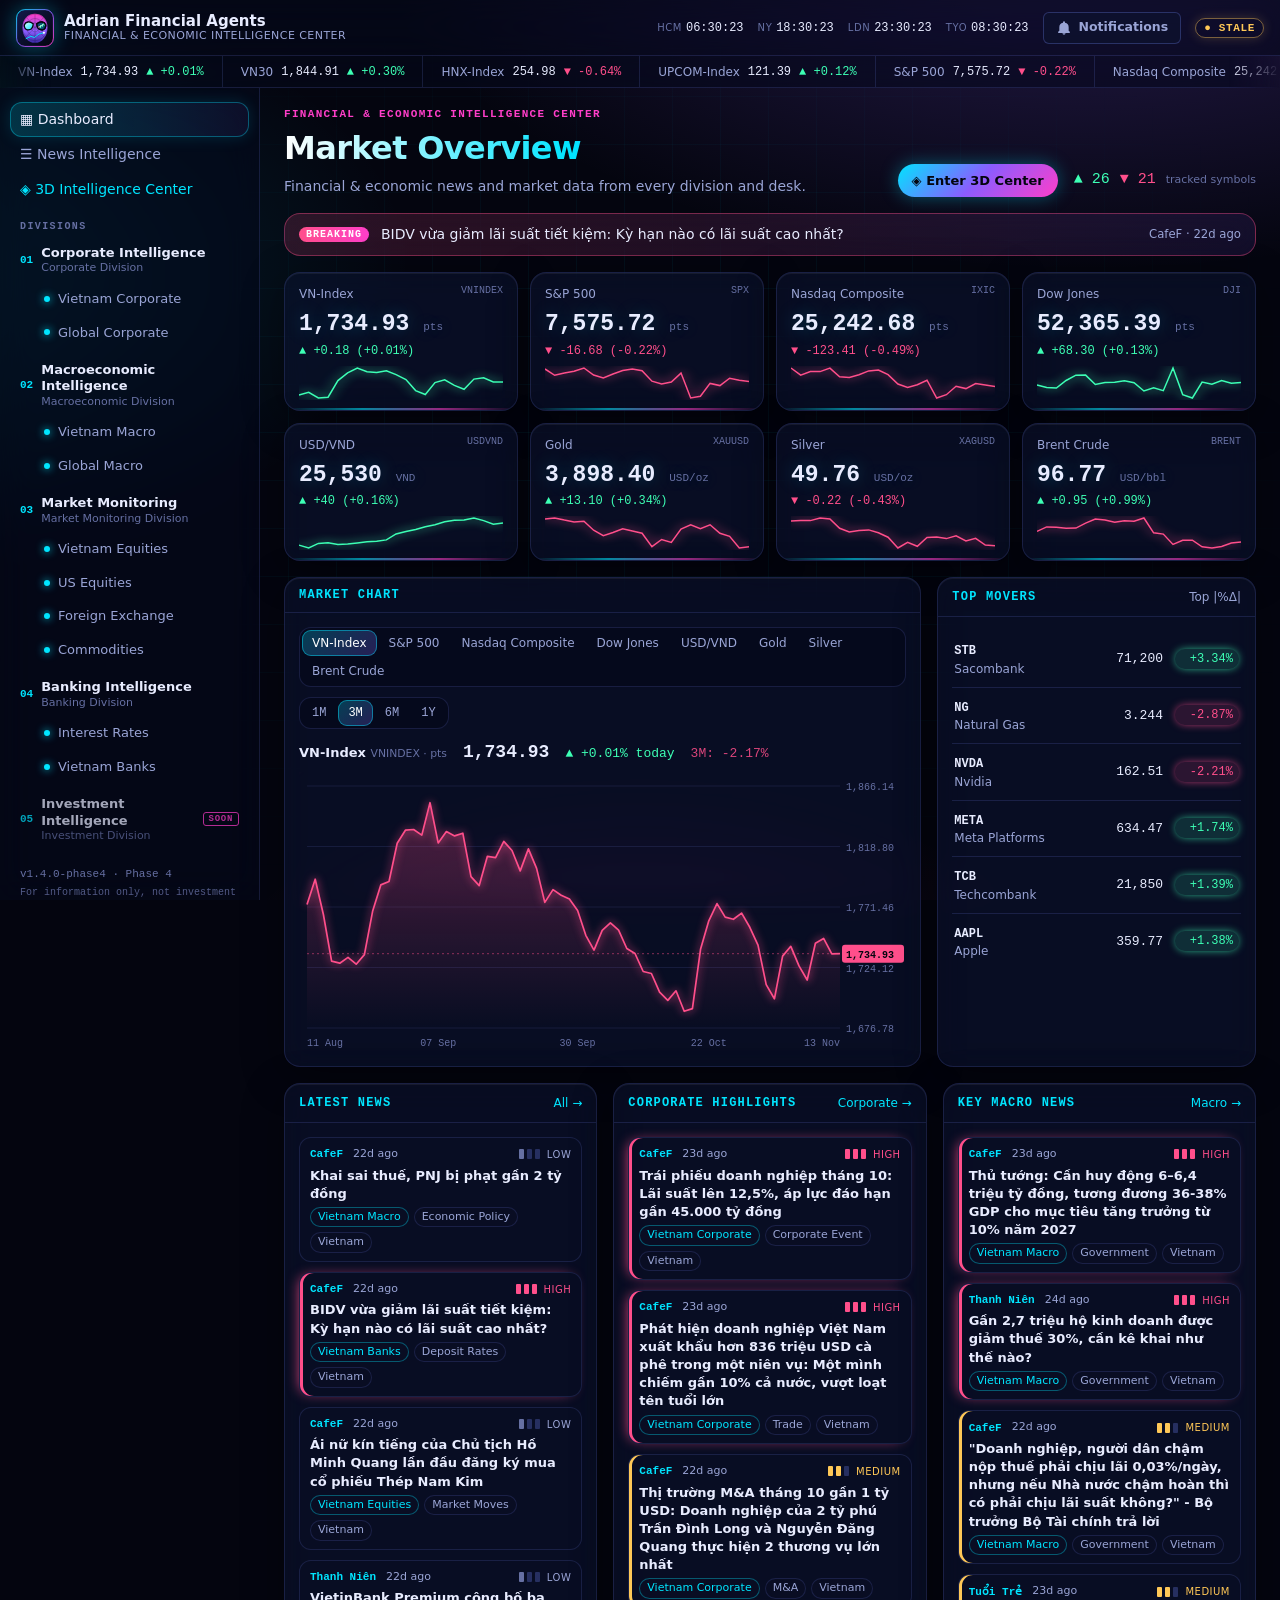
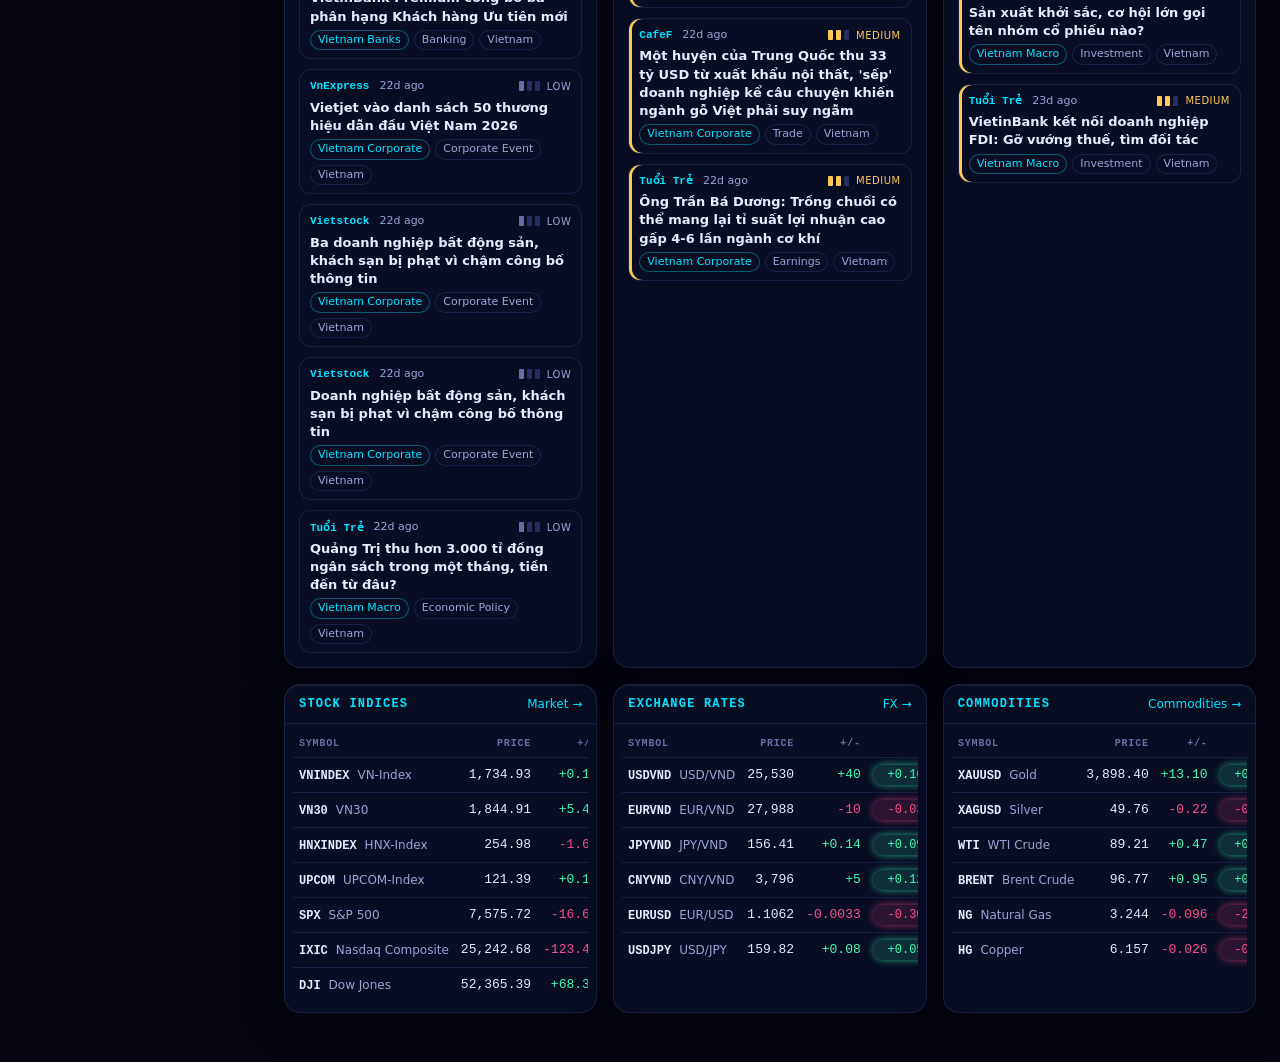
==== index.html @ dc84b23b "Phase 4: go live on GitHub Pages Static intelligence center (Phases 1-3), automation workflow, live " ====
<!doctype html>
<html lang="en" data-style="futuristic">
<head>
  <meta charset="utf-8" />
  <meta name="viewport" content="width=device-width, initial-scale=1" />
  <title>Adrian Financial Agents</title>
  <meta name="description" content="Adrian Financial Agents — Financial & Economic Intelligence Center" />
  <link rel="icon" type="image/svg+xml" href="assets/img/logo.svg" />
  <link rel="stylesheet" href="assets/css/styles.css" />
  <link rel="stylesheet" href="assets/css/theme-futuristic.css" />
</head>
<body>
  <div id="app"><div class="loading">Starting…</div></div>

  <noscript>Adrian Financial Agents requires JavaScript.</noscript>

  <!-- Core -->
  <script src="assets/js/core/config.js"></script>
  <script src="assets/js/core/utils.js"></script>
  <script src="assets/js/core/registry.js"></script>
  <script src="assets/js/core/services.js"></script>
  <!-- Data (mock) + providers -->
  <script src="assets/js/data/mock-market.js"></script>
  <script src="assets/js/data/mock-news.js"></script>
  <script src="assets/js/data/mock-banking.js"></script>
  <script src="assets/js/providers/mock-provider.js"></script>
  <script src="assets/js/providers/api-provider.js"></script>
  <!-- Components -->
  <script src="assets/js/components/layout.js"></script>
  <script src="assets/js/components/market.js"></script>
  <script src="assets/js/components/news.js"></script>
  <script src="assets/js/components/rates.js"></script>
  <script src="assets/js/components/banking.js"></script>
  <script src="assets/js/components/avatars.js"></script>
  <!-- Views + routing -->
  <script src="assets/js/views/dashboard.js"></script>
  <script src="assets/js/views/pages.js"></script>
  <script src="assets/js/views/center3d.js"></script>
  <script src="assets/js/views/settings.js"></script>
  <script src="assets/js/core/router.js"></script>
  <script src="assets/js/app.js"></script>
</body>
</html>
---- assets/css/styles.css ----
/* Adrian Financial Agents — Financial Terminal theme */
:root {
  --bg: #060a11;
  --bg-2: #0a1019;
  --panel: #0d1520;
  --panel-2: #111b29;
  --line: #1a2738;
  --line-2: #243549;
  --text: #d5e0ec;
  --muted: #7c90a8;
  --dim: #50637a;
  --accent: #22d3ee;
  --accent-2: #f5b843;
  --up: #22c55e;
  --down: #f43f5e;
  --flat: #94a3b8;
  --imp-high: #f43f5e;
  --imp-med: #f5b843;
  --imp-low: #64748b;
  --font: "Inter", "Segoe UI", system-ui, -apple-system, sans-serif;
  --mono: "JetBrains Mono", "Cascadia Mono", Consolas, ui-monospace, monospace;
  --radius: 6px;
  --sidebar: 260px;
  --topbar: 56px;
  --ticker: 32px;
  color-scheme: dark;
}

* { box-sizing: border-box; }
html, body { margin: 0; }
body {
  background: var(--bg);
  color: var(--text);
  font: 14px/1.5 var(--font);
  -webkit-font-smoothing: antialiased;
}
a { color: inherit; text-decoration: none; }
h1, h2, h3 { margin: 0; font-weight: 600; }
button, select, input { font: inherit; color: inherit; }
.num { font-family: var(--mono); font-variant-numeric: tabular-nums; }
.up { color: var(--up); }
.down { color: var(--down); }
.flat { color: var(--flat); }
.muted { color: var(--muted); }
.small { font-size: 12px; }
.link { color: var(--accent); font-size: 12px; }
.link:hover { text-decoration: underline; }
.loading, .empty { padding: 28px; text-align: center; color: var(--muted); }
.empty { border: 1px dashed var(--line-2); border-radius: var(--radius); }

/* ---------- Top bar ---------- */
.topbar {
  position: sticky; top: 0; z-index: 30;
  height: var(--topbar);
  display: flex; align-items: center; gap: 14px;
  padding: 0 16px;
  background: color-mix(in srgb, var(--bg-2) 92%, transparent);
  backdrop-filter: blur(8px);
  border-bottom: 1px solid var(--line);
}
.brand { display: flex; align-items: center; gap: 10px; min-width: 0; }
.brand-mark {
  font: 700 13px var(--mono); letter-spacing: .08em;
  padding: 6px 8px; border-radius: 4px;
  color: var(--bg); background: linear-gradient(135deg, var(--accent), #3b82f6);
}
.brand-logo { display: block; flex: none; width: 38px; height: 38px; padding: 0; background: none; border-radius: 0; filter: drop-shadow(0 0 10px rgba(0, 229, 255, .35)); }
.brand-text { display: flex; flex-direction: column; line-height: 1.15; min-width: 0; }
.brand-text strong { font-size: 15px; white-space: nowrap; }
.brand-text small { color: var(--muted); font-size: 11px; letter-spacing: .04em; text-transform: uppercase; white-space: nowrap; overflow: hidden; text-overflow: ellipsis; }
.topbar-right { margin-left: auto; display: flex; align-items: center; gap: 14px; }
.clocks { display: flex; gap: 14px; font-size: 12px; }
.clocks small { color: var(--dim); font-size: 10px; letter-spacing: .06em; }
.clocks b { font-weight: 500; }
.data-mode {
  font: 600 11px var(--mono); letter-spacing: .06em;
  color: var(--accent-2); border: 1px solid color-mix(in srgb, var(--accent-2) 45%, transparent);
  padding: 3px 8px; border-radius: 3px; white-space: nowrap;
}
.data-mode.live { color: var(--up); border-color: color-mix(in srgb, var(--up) 45%, transparent); }
.icon-btn {
  background: var(--panel); border: 1px solid var(--line-2); border-radius: 4px;
  width: 32px; height: 32px; cursor: pointer; font-size: 15px;
}
.icon-btn:hover { border-color: var(--accent); }
.menu-btn { display: none; }

/* ---------- Ticker ---------- */
.ticker {
  position: sticky; top: var(--topbar); z-index: 25;
  height: var(--ticker); overflow: hidden;
  background: var(--bg-2); border-bottom: 1px solid var(--line);
  mask-image: linear-gradient(90deg, transparent, #000 4%, #000 96%, transparent);
}
.ticker-track { display: flex; width: max-content; height: 100%; animation: ticker 70s linear infinite; }
.ticker:hover .ticker-track { animation-play-state: paused; }
.tick { display: flex; align-items: center; gap: 8px; padding: 0 18px; font-size: 12px; border-right: 1px solid var(--line); white-space: nowrap; }
.tick-sym { color: var(--muted); }
@keyframes ticker { to { transform: translateX(-50%); } }
@media (prefers-reduced-motion: reduce) { .ticker-track { animation: none; } }

/* ---------- Shell ---------- */
.shell { display: grid; grid-template-columns: var(--sidebar) minmax(0, 1fr); }
.sidebar {
  position: sticky; top: calc(var(--topbar) + var(--ticker));
  height: calc(100vh - var(--topbar) - var(--ticker));
  overflow-y: auto; padding: 14px 10px 20px;
  border-right: 1px solid var(--line); background: var(--bg-2);
}
.nav-title { margin: 14px 10px 6px; font: 600 10px var(--mono); letter-spacing: .14em; color: var(--dim); text-transform: uppercase; }
.nav-group { margin-bottom: 6px; }
.sidebar a { display: flex; align-items: center; gap: 8px; border-radius: 4px; padding: 7px 10px; color: var(--muted); border-left: 2px solid transparent; }
.sidebar a:hover { background: var(--panel); color: var(--text); }
.sidebar a.active { background: color-mix(in srgb, var(--accent) 12%, transparent); color: var(--text); border-left-color: var(--accent); }
.sidebar a.in-path { color: var(--text); }
.nav-top { font-weight: 500; }
.nav-div { color: var(--text) !important; }
.nav-code { font: 600 11px var(--mono); color: var(--accent); }
.nav-label { display: flex; flex-direction: column; line-height: 1.25; font-weight: 600; font-size: 13px; }
.nav-label small { font-weight: 400; color: var(--dim); font-size: 11px; }
.nav-dept { padding-left: 34px !important; font-size: 13px; }
.agent-dot { width: 6px; height: 6px; border-radius: 50%; background: var(--up); box-shadow: 0 0 6px var(--up); flex: none; }
.nav-div.soon { opacity: .7; }
.badge-soon { margin-left: auto; font: 600 9px var(--mono); letter-spacing: .08em; text-transform: uppercase; color: var(--accent-2); border: 1px solid currentColor; padding: 1px 5px; border-radius: 3px; }
.sidebar-foot { margin: 18px 10px 0; font: 11px var(--mono); color: var(--dim); }
.sidebar-foot .disclaimer { display: block; margin-top: 6px; font-size: 10px; line-height: 1.4; color: var(--dim); opacity: .8; }

.main { padding: 20px 24px 48px; min-width: 0; outline: none; }
.view { max-width: 1480px; margin: 0 auto; display: flex; flex-direction: column; gap: 16px; }

/* ---------- Page header ---------- */
.crumbs { font-size: 12px; color: var(--dim); margin-bottom: 8px; display: flex; flex-wrap: wrap; gap: 6px; }
.crumbs i { font-style: normal; }
.crumbs a:hover { color: var(--accent); }
.page-head-row { display: flex; justify-content: space-between; align-items: flex-end; gap: 16px; flex-wrap: wrap; }
.kicker { font: 600 11px var(--mono); letter-spacing: .12em; text-transform: uppercase; color: var(--accent); margin-bottom: 4px; }
.page-head h1 { font-size: 26px; letter-spacing: -.01em; }
.subtitle { margin: 4px 0 0; color: var(--muted); max-width: 760px; }
.breadth { display: flex; align-items: baseline; gap: 10px; font-size: 15px; }
.breadth small { color: var(--dim); font-size: 11px; }

.breaking {
  display: flex; align-items: center; gap: 12px; flex-wrap: wrap;
  padding: 10px 14px; border-radius: var(--radius);
  background: color-mix(in srgb, var(--down) 9%, var(--panel));
  border: 1px solid color-mix(in srgb, var(--down) 35%, transparent);
}
.breaking:hover { border-color: var(--down); }
.breaking-tag { font: 700 10px var(--mono); letter-spacing: .1em; text-transform: uppercase; color: #fff; background: var(--down); padding: 2px 7px; border-radius: 3px; }
.breaking small { color: var(--muted); margin-left: auto; }

/* ---------- Grid & panel ---------- */
.grid { display: grid; gap: 16px; }
.g-2 { grid-template-columns: repeat(2, minmax(0, 1fr)); }
.g-3 { grid-template-columns: repeat(3, minmax(0, 1fr)); }
.g-2-1 { grid-template-columns: minmax(0, 2fr) minmax(0, 1fr); }
.panel { background: var(--panel); border: 1px solid var(--line); border-radius: var(--radius); min-width: 0; }
.panel-head { display: flex; align-items: center; justify-content: space-between; gap: 10px; padding: 10px 14px; border-bottom: 1px solid var(--line); }
.panel-head h2 { font: 600 12px var(--mono); letter-spacing: .1em; text-transform: uppercase; color: var(--muted); }
.panel-body { padding: 14px; }

/* ---------- KPI ---------- */
.kpi-grid { display: grid; grid-template-columns: repeat(auto-fill, minmax(200px, 1fr)); gap: 12px; }
.kpi {
  position: relative; display: block; padding: 12px 14px 10px;
  background: var(--panel); border: 1px solid var(--line); border-radius: var(--radius);
  transition: border-color .15s, transform .15s;
}
.kpi:hover { border-color: var(--accent); transform: translateY(-1px); }
.kpi-head { display: flex; justify-content: space-between; gap: 8px; font-size: 12px; }
.kpi-name { color: var(--muted); font-weight: 500; }
.kpi-sym { font: 10px var(--mono); color: var(--dim); }
.kpi-price { font-size: 21px; font-weight: 600; margin-top: 4px; }
.kpi-price small { font-size: 11px; color: var(--dim); font-weight: 400; }
.kpi-chg { font-size: 12px; }
.kpi-spark { height: 34px; margin-top: 6px; }
.spark { width: 100%; height: 100%; display: block; }

/* ---------- Tables ---------- */
.table-wrap { overflow-x: auto; margin: -4px -6px; }
.qtable { width: 100%; border-collapse: collapse; font-size: 13px; }
.qtable th { font: 600 10px var(--mono); letter-spacing: .08em; text-transform: uppercase; color: var(--dim); text-align: left; padding: 4px 6px 8px; border-bottom: 1px solid var(--line); }
.qtable td { padding: 7px 6px; border-bottom: 1px solid var(--line); white-space: nowrap; }
.qtable tr:last-child td { border-bottom: 0; }
.qtable tbody tr:hover { background: var(--panel-2); }
.qtable .num { text-align: right; }
.q-sym { font: 600 12px var(--mono); margin-right: 8px; }
.q-name { color: var(--muted); font-size: 12px; }
.pct-pill { display: inline-block; min-width: 64px; text-align: right; padding: 1px 6px; border-radius: 3px; font-family: var(--mono); font-size: 12px; }
.pct-pill.up { background: color-mix(in srgb, var(--up) 14%, transparent); }
.pct-pill.down { background: color-mix(in srgb, var(--down) 14%, transparent); }

.movers { display: flex; flex-direction: column; }
.mover { display: grid; grid-template-columns: 1fr auto auto; gap: 12px; align-items: center; padding: 9px 2px; border-bottom: 1px solid var(--line); font-size: 13px; }
.mover:last-child { border-bottom: 0; }
.mover:hover { background: var(--panel-2); }
.mover .q-name { display: block; }

/* ---------- Charts ---------- */
.chart-head { display: flex; justify-content: space-between; gap: 10px; flex-wrap: wrap; margin-bottom: 10px; }
.seg { display: flex; flex-wrap: wrap; gap: 2px; background: var(--bg-2); border: 1px solid var(--line); border-radius: 4px; padding: 2px; }
.seg button { background: none; border: 0; padding: 4px 10px; border-radius: 3px; cursor: pointer; font-size: 12px; color: var(--muted); }
.seg button:hover { color: var(--text); }
.seg button.on { background: var(--panel-2); color: var(--accent); box-shadow: inset 0 0 0 1px var(--line-2); }
.chart-ranges button { font-family: var(--mono); }
.chart-info { display: flex; align-items: baseline; flex-wrap: wrap; gap: 6px 16px; margin-bottom: 6px; font-size: 13px; }
.ci-name { font-weight: 600; }
.ci-name small { color: var(--dim); font-weight: 400; }
.ci-price { font-size: 18px; font-weight: 600; }
.muted-label { opacity: .85; }
.chart-box { position: relative; height: 280px; }
.chart { display: block; max-width: 100%; }
.chart.up { color: var(--up); }
.chart.down { color: var(--down); }
.chart .grid { stroke: var(--line); stroke-width: 1; }
.chart .axis { fill: var(--dim); font: 10px var(--mono); }
.chart .last-line { stroke: currentColor; stroke-dasharray: 2 3; opacity: .5; }
.chart .last-tag { fill: currentColor; }
.chart .last-text { fill: var(--bg); font: 600 10px var(--mono); }
.chart .xh { stroke: var(--muted); stroke-dasharray: 3 3; }
.chart .dot { fill: currentColor; stroke: var(--panel); stroke-width: 2; }
.chart-tip {
  position: absolute; top: 4px; width: 120px; pointer-events: none;
  background: var(--panel-2); border: 1px solid var(--line-2); border-radius: 4px;
  padding: 4px 8px; font-size: 11px; display: flex; flex-direction: column;
}
.chart-tip[hidden] { display: none; }
.chart-tip span { color: var(--muted); }

/* ---------- News ---------- */
.news-list { display: flex; flex-direction: column; gap: 10px; }
.news-card { padding: 10px 12px; border: 1px solid var(--line); border-left: 3px solid var(--imp-low); border-radius: 4px; background: var(--panel-2); }
.news-card.imp-l-high { border-left-color: var(--imp-high); }
.news-card.imp-l-med { border-left-color: var(--imp-med); }
.news-card.compact { padding: 8px 10px; }
.news-meta { display: flex; align-items: center; gap: 10px; font-size: 11px; color: var(--muted); flex-wrap: wrap; }
.news-meta .src { font: 600 11px var(--mono); color: var(--accent); }
.news-title { font-size: 14px; line-height: 1.4; margin: 4px 0; }
.news-card.compact .news-title { font-size: 13px; }
.news-title a:hover { color: var(--accent); }
.news-sum { margin: 0 0 6px; color: var(--muted); font-size: 13px; }
.news-tags { display: flex; flex-wrap: wrap; gap: 5px; }
.tag { font-size: 11px; padding: 1px 7px; border-radius: 3px; background: var(--bg-2); border: 1px solid var(--line); color: var(--muted); }
.tag-dept { color: var(--accent); border-color: color-mix(in srgb, var(--accent) 35%, transparent); }
.tag-dept:hover { background: color-mix(in srgb, var(--accent) 12%, transparent); }
.tag-mkt { font-family: var(--mono); }
.imp { display: inline-flex; align-items: center; gap: 2px; margin-left: auto; font-size: 10px; text-transform: uppercase; letter-spacing: .05em; }
.imp i { width: 5px; height: 10px; border-radius: 1px; background: var(--line-2); margin-right: 1px; }
.imp-high { color: var(--imp-high); }
.imp-high i { background: var(--imp-high); }
.imp-med { color: var(--imp-med); }
.imp-med i:nth-child(-n+2) { background: var(--imp-med); }
.imp-low i:nth-child(1) { background: var(--imp-low); }
.imp > i:last-of-type { margin-right: 5px; }

.filter-bar { display: flex; flex-wrap: wrap; gap: 10px; align-items: flex-end; padding-bottom: 12px; border-bottom: 1px solid var(--line); }
.fld { display: flex; flex-direction: column; gap: 3px; font-size: 11px; color: var(--dim); min-width: 130px; flex: 1 1 130px; max-width: 220px; }
.fld span { font-family: var(--mono); letter-spacing: .06em; text-transform: uppercase; font-size: 10px; }
.fld select, .fld input { background: var(--bg-2); border: 1px solid var(--line-2); border-radius: 4px; padding: 6px 8px; font-size: 13px; width: 100%; }
.fld select:focus, .fld input:focus { outline: none; border-color: var(--accent); }
.fld-search { flex: 2 1 220px; max-width: 320px; }
.btn-ghost { background: none; border: 1px solid var(--line-2); border-radius: 4px; padding: 6px 12px; cursor: pointer; font-size: 12px; color: var(--muted); }
.btn-ghost:hover { border-color: var(--accent); color: var(--text); }
.news-count { font: 11px var(--mono); color: var(--dim); margin: 10px 0; }

/* ---------- Department cards ---------- */
.dept-grid { display: grid; grid-template-columns: repeat(auto-fill, minmax(280px, 1fr)); gap: 12px; }
.dept-card { display: flex; flex-direction: column; gap: 6px; padding: 14px; background: var(--panel); border: 1px solid var(--line); border-radius: var(--radius); transition: border-color .15s; }
.dept-card:hover { border-color: var(--accent); }
.dept-top { display: flex; align-items: center; gap: 8px; font: 10px var(--mono); color: var(--dim); }
.agent-state { margin-left: auto; color: var(--accent-2); letter-spacing: .06em; }
.dept-card h3 { font-size: 16px; }
.dept-en { font: 11px var(--mono); color: var(--accent); letter-spacing: .04em; }
.dept-card p { margin: 0; color: var(--muted); font-size: 13px; }
.dept-stats { display: flex; gap: 14px; flex-wrap: wrap; margin-top: auto; padding-top: 8px; border-top: 1px solid var(--line); font-size: 12px; color: var(--muted); }
.dept-stats strong { color: var(--text); }
.chips { display: flex; flex-wrap: wrap; gap: 6px; }
.chip { font-size: 12px; padding: 3px 9px; border-radius: 999px; border: 1px solid var(--line-2); background: var(--bg-2); }
.chip-more { color: var(--dim); }
.agent-info { margin: 0; display: grid; gap: 8px; }
.agent-info div { display: flex; justify-content: space-between; gap: 10px; font-size: 13px; border-bottom: 1px solid var(--line); padding-bottom: 6px; }
.agent-info div:last-child { border: 0; }
.agent-info dt { color: var(--dim); }
.agent-info dd { margin: 0; text-align: right; }

/* ---------- Coming soon ---------- */
.soon-hero { padding: 32px; border: 1px dashed var(--line-2); border-radius: var(--radius); background: radial-gradient(ellipse at top, color-mix(in srgb, var(--accent) 8%, transparent), transparent 70%), var(--panel); }
.soon-badge { display: inline-block; font: 600 11px var(--mono); letter-spacing: .12em; color: var(--accent-2); border: 1px solid currentColor; padding: 3px 10px; border-radius: 3px; }
.soon-hero h2 { font-size: 22px; margin: 14px 0 6px; }
.soon-hero > p { color: var(--muted); max-width: 720px; margin: 0 0 20px; }
.soon-grid { display: grid; grid-template-columns: repeat(auto-fill, minmax(240px, 1fr)); gap: 12px; }
.soon-item { padding: 14px; border: 1px solid var(--line); border-radius: var(--radius); background: var(--bg-2); opacity: .85; }
.soon-name { font-weight: 600; }
.soon-item p { margin: 6px 0 0; color: var(--muted); font-size: 13px; }

.scrim { display: none; }

/* ---------- Responsive ---------- */
@media (max-width: 1200px) {
  .g-3 { grid-template-columns: repeat(2, minmax(0, 1fr)); }
  .clocks span:nth-child(n+3) { display: none; }
}
@media (max-width: 960px) {
  .shell { grid-template-columns: minmax(0, 1fr); }
  .menu-btn { display: inline-block; flex: none; }
  .sidebar {
    position: fixed; top: 0; left: 0; z-index: 50; height: 100vh; width: 280px;
    transform: translateX(-100%); transition: transform .2s;
  }
  .nav-open .sidebar { transform: none; }
  .nav-open .scrim { display: block; position: fixed; inset: 0; z-index: 40; background: rgba(0, 0, 0, .5); }
  .g-2, .g-3, .g-2-1 { grid-template-columns: minmax(0, 1fr); }
  .clocks { display: none; }
}
@media (max-width: 600px) {
  .main { padding: 14px 16px 40px; }
  .brand-text small { display: none; }
  .brand-text strong { font-size: 13px; }
  .page-head h1 { font-size: 21px; }
  .kpi-grid { grid-template-columns: repeat(2, minmax(0, 1fr)); gap: 8px; }
  .kpi { padding: 10px; }
  .kpi-price { font-size: 16px; }
  .kpi-chg { font-size: 11px; }
  .fld, .fld-search { max-width: none; flex-basis: calc(50% - 5px); min-width: 0; }
  .fld-search { flex-basis: 100%; }
  .chart-box { height: 220px; }
  .data-mode { display: none; }
  .breaking small { margin-left: 0; }
}

/* ---------- Bank rates ---------- */
.rates-section { display: flex; flex-direction: column; gap: 16px; }
.section-title { display: flex; align-items: baseline; justify-content: space-between; gap: 10px; flex-wrap: wrap; margin-top: 6px; }
.stack { display: flex; flex-direction: column; gap: 16px; min-width: 0; }
.rate-sort { max-width: 200px; }
.rate-table th { white-space: nowrap; }
.rate-table th.sorted { color: var(--accent); }
.rate-table td.best { color: var(--accent); font-weight: 700; background: color-mix(in srgb, var(--accent) 10%, transparent); }
.rate-table .chg { font-style: normal; font-size: 9px; margin-left: 3px; vertical-align: super; }
.tag-state { margin-left: 6px; font-size: 10px; color: var(--accent-2); }
.accent { color: var(--accent); }
.alert-list { display: flex; flex-direction: column; gap: 8px; }
.alert-item { display: grid; grid-template-columns: auto 1fr auto; gap: 10px; align-items: center; padding: 8px 10px; border-radius: var(--radius); border: 1px solid var(--line); background: var(--bg-2); font-size: 13px; }
.alert-item small { display: block; color: var(--muted); font-size: 11.5px; }
.alert-icon { font-size: 11px; }
.alert-item.up .alert-icon { color: var(--up); }
.alert-item.down .alert-icon { color: var(--down); }

.promo-grid { display: grid; grid-template-columns: repeat(auto-fill, minmax(240px, 1fr)); gap: 10px; }
.promo { display: flex; flex-direction: column; gap: 4px; padding: 10px 12px; border: 1px solid var(--line); border-radius: var(--radius); background: var(--bg-2); }
.promo-top { display: flex; align-items: center; gap: 8px; }
.promo-rate { margin-left: auto; font-size: 18px; font-weight: 700; color: var(--accent); }
.promo-title { font-weight: 600; font-size: 13px; }
.promo small { color: var(--muted); font-size: 11.5px; }
.promo-end.soon { color: var(--imp-med); }

/* ---------- Bank fundamentals ---------- */
.bar-list { display: flex; flex-direction: column; gap: 6px; }
.bar-row { display: grid; grid-template-columns: 52px 1fr 64px; gap: 8px; align-items: center; font-size: 12px; }
.bar-track { height: 10px; border-radius: 999px; background: var(--bg-2); overflow: hidden; }
.bar-fill { height: 100%; border-radius: 999px; background: linear-gradient(90deg, var(--accent), var(--accent-2, var(--accent))); }
.bar-row.state .bar-fill { background: linear-gradient(90deg, var(--accent-2), var(--accent)); }
.bar-row .num { text-align: right; }
.fund-table th { cursor: pointer; white-space: nowrap; user-select: none; }
.fund-table th.sorted { color: var(--accent); }
.fund-table td.best { color: var(--accent); font-weight: 700; }
.fund-table td.worst { color: var(--down); }

/* ---------- Collapsible agent panel (hidden by default; html.agent-open shows it) ---------- */
.agent-panel .panel-head { flex-wrap: wrap; }
.agent-summary { margin-right: auto; margin-left: 4px; }
.agent-toggle { padding: 3px 10px; font-size: 11px; }
.agent-toggle::after { content: "Show ▾"; }
html.agent-open .agent-toggle::after { content: "Hide ▴"; }
html:not(.agent-open) .agent-body { display: none; }
html:not(.agent-open) .agent-panel .panel-head { border-bottom: 0; }

/* ---------- Phase 2: 3D Intelligence Center ---------- */
.btn-3d {
  display: inline-flex; align-items: center; gap: 6px; padding: 7px 14px; border-radius: 999px;
  font-weight: 600; font-size: 13px; color: #04050f;
  background: linear-gradient(135deg, var(--accent), #8b5cff, #ff3ec9);
  box-shadow: 0 0 18px rgba(0, 229, 255, .35);
}
.btn-3d:hover { filter: brightness(1.15); }
.page-head-row aside, .page-head-row > .btn-3d { align-self: center; }
.nav-3d { color: var(--accent) !important; }
.view.view-3d { max-width: none; }
.c3d {
  position: relative; height: calc(100vh - var(--topbar) - var(--ticker) - 40px); min-height: 520px;
  border: 1px solid var(--line); border-radius: var(--radius); overflow: hidden;
  background: radial-gradient(ellipse at 50% 30%, rgba(40, 30, 110, .45), transparent 70%), #03040c;
}
.c3d-canvas, .c3d-canvas canvas { position: absolute; inset: 0; width: 100%; height: 100%; display: block; }
.c3d-canvas canvas { cursor: grab; touch-action: none; }
.c3d-hud { position: absolute; top: 14px; left: 16px; right: 16px; display: flex; justify-content: space-between; align-items: flex-start; gap: 12px; flex-wrap: wrap; pointer-events: none; }
.c3d-title h1 { font-size: 22px; margin: 2px 0 0; background: linear-gradient(90deg, #fff, var(--accent) 60%, #8b5cff); -webkit-background-clip: text; background-clip: text; color: transparent; }
.c3d-nav { display: flex; flex-wrap: wrap; gap: 6px; pointer-events: auto; }
.c3d-nav button, .c3d-list button {
  --c: var(--accent);
  background: rgba(6, 9, 26, .7); border: 1px solid color-mix(in srgb, var(--c) 45%, transparent); color: var(--text);
  border-radius: 999px; padding: 6px 12px; font-size: 12px; cursor: pointer; backdrop-filter: blur(10px);
}
.c3d-nav button:hover, .c3d-nav button.on { border-color: var(--c); box-shadow: 0 0 12px color-mix(in srgb, var(--c) 45%, transparent); color: #fff; }
.c3d-info {
  position: absolute; right: 16px; bottom: 44px; width: min(360px, calc(100% - 32px)); max-height: calc(100% - 230px); overflow: auto;
  padding: 16px; border-radius: 16px; background: rgba(8, 12, 34, .78); border: 1px solid var(--line-2);
  backdrop-filter: blur(16px); box-shadow: 0 10px 40px rgba(0, 0, 0, .45);
}
.c3d-info h2 { font-size: 19px; margin: 4px 0 6px; }
.c3d-info p { color: var(--muted); font-size: 13px; margin: 0 0 10px; }
.c3d-agent { font-size: 11px; color: var(--accent); margin-bottom: 6px; }
.c3d-metric { display: flex; flex-direction: column; gap: 2px; padding: 8px 10px; margin-bottom: 10px; border-radius: 10px; background: rgba(0, 229, 255, .06); border: 1px solid var(--line); font-size: 13px; }
.c3d-list { display: flex; flex-direction: column; gap: 6px; margin-bottom: 10px; }
.c3d-list button { display: grid; grid-template-columns: 26px 1fr; text-align: left; border-radius: 12px; padding: 8px 10px; font-size: 13px; }
.c3d-list button span { color: var(--c); font-family: var(--mono); grid-row: span 2; }
.c3d-list button small { color: var(--muted); font-size: 11px; }
.c3d-list button:hover { border-color: var(--c); }
.c3d-actions { display: flex; gap: 8px; flex-wrap: wrap; margin-top: 12px; }
.c3d-tip { position: absolute; pointer-events: none; padding: 6px 10px; border-radius: 8px; background: rgba(8, 12, 34, .9); border: 1px solid var(--line-2); font-size: 12px; display: flex; flex-direction: column; }
.c3d-tip[hidden], .c3d-info[hidden] { display: none; }
.c3d-tip small { color: var(--accent); font-family: var(--mono); font-size: 10.5px; }
.c3d-hint { position: absolute; right: 16px; bottom: 12px; font-size: 11px; color: var(--dim); pointer-events: none; }
.c3d-loading { position: absolute; inset: 0; display: grid; place-items: center; color: var(--muted); font-family: var(--mono); letter-spacing: .08em; }
@media (max-width: 600px) {
  .c3d { height: calc(100vh - var(--topbar) - var(--ticker) - 28px); min-height: 480px; }
  .c3d-title h1 { font-size: 17px; }
  .c3d-nav button { padding: 4px 9px; font-size: 11px; }
  .c3d-info { bottom: 30px; max-height: 42%; padding: 12px; }
  .c3d-hint { display: none; }
}
.head-actions { display: flex; align-items: center; gap: 16px; flex-wrap: wrap; }
.c3d-close { position: absolute; top: 8px; right: 10px; background: none; border: 0; color: var(--muted); font-size: 20px; cursor: pointer; line-height: 1; }
.c3d-close:hover { color: #fff; }
.c3d-activity { list-style: none; margin: 4px 0 12px; padding: 0; display: flex; flex-direction: column; gap: 3px; font-size: 12.5px; color: var(--muted); }
.c3d-activity b { color: var(--accent); margin-right: 6px; }
.c3d-nav .c3d-tour { --c: #ffc857; }
.c3d-nav .c3d-tour.on { color: #04050f; background: #ffc857; }
.c3d .kicker { margin-top: 4px; }

/* 3D full-screen mode */
.c3d:fullscreen, .c3d:-webkit-full-screen { width: 100vw; height: 100vh; min-height: 0; border: 0; border-radius: 0; }
.c3d.c3d-max { position: fixed; inset: 0; z-index: 200; width: 100vw; height: 100vh; height: 100dvh; min-height: 0; border: 0; border-radius: 0; }
body.c3d-lock { overflow: hidden; }
.c3d-nav .c3d-fs { --c: #9fb4ff; }
.c3d-nav .c3d-fs.on { color: #04050f; background: #9fb4ff; }

/* Agent identity */
.agent-name { display: flex; flex-direction: column; gap: 1px; padding: 6px 10px 6px 26px; position: relative; border-left: 2px solid var(--accent); background: rgba(0,229,255,.05); border-radius: 0 8px 8px 0; }
.agent-name b { font: 700 13px var(--mono); letter-spacing: .06em; color: var(--text); }
.agent-name small { font-size: 11px; color: var(--muted); }
.agent-glyph { position: absolute; left: 9px; top: 7px; color: var(--accent); font-size: 11px; }
.agent-summary b { color: var(--text); }
.c3d-agent-card { display: grid; grid-template-columns: 1fr auto; gap: 2px 10px; padding: 8px 10px; margin: 4px 0 8px; border-radius: 10px; border: 1px solid var(--line-2); background: rgba(0,229,255,.06); }
.c3d-agent-card b { font: 700 13px var(--mono); letter-spacing: .06em; }
.c3d-agent-card span { font: 600 11px var(--mono); color: var(--accent); align-self: center; }
.c3d-agent-card small { grid-column: 1 / -1; color: var(--muted); font-size: 11.5px; }
.c3d-agent-card em { grid-column: 1 / -1; color: var(--dim); font-size: 11px; font-style: normal; }

/* Agent profile + avatars */
.avatar { display: block; border-radius: 10px; object-fit: cover; }
.avatar-xs { width: 26px; height: 31px; border-radius: 6px; display: inline-block; vertical-align: middle; margin-right: 8px; }
.avatar-sm { width: 46px; height: 55px; border-radius: 8px; }
.avatar-md { width: 74px; height: 89px; }
.avatar-lg { width: 170px; height: 204px; border-radius: 14px; }
.agent-summary { display: inline-flex; align-items: center; gap: 4px; }
.agent-profile { display: grid; grid-template-columns: auto minmax(0, 1fr); gap: 20px; align-items: start; }
.avatar-frame { --c: var(--accent); margin: 0; padding: 6px; border-radius: 18px; background: linear-gradient(160deg, color-mix(in srgb, var(--c) 55%, transparent), rgba(10,16,40,.6)); box-shadow: 0 0 0 1px color-mix(in srgb, var(--c) 60%, transparent), 0 0 28px color-mix(in srgb, var(--c) 30%, transparent); }
.agent-hero-name { font: 800 24px var(--mono); letter-spacing: .08em; }
.agent-ids { display: flex; gap: 10px; align-items: center; flex-wrap: wrap; margin: 4px 0; }
.agent-ids code { font: 600 12px var(--mono); color: var(--accent); background: rgba(0,229,255,.08); border: 1px solid var(--line-2); padding: 2px 8px; border-radius: 6px; }
.agent-ids span { font-size: 12px; color: var(--muted); }
.agent-role { font-weight: 600; margin-bottom: 4px; }
.agent-status { font-size: 13px; margin-bottom: 10px; }
.status-dot { display: inline-block; width: 8px; height: 8px; border-radius: 50%; background: var(--up); box-shadow: 0 0 8px var(--up); vertical-align: middle; }
.routing { margin-top: 16px; border-top: 1px solid var(--line); padding-top: 10px; }
.routing-head { display: flex; align-items: center; gap: 10px; }
.routing-head .kicker { margin: 0; }
.routing-toggle { margin-left: auto; padding: 3px 10px; font-size: 11px; }
.routing-toggle::after { content: "Show ▾"; }
html.routing-open .routing-toggle::after { content: "Hide ▴"; }
html:not(.routing-open) .routing-body { display: none; }
.agent-name.has-avatar { display: grid; grid-template-columns: auto 1fr; grid-template-rows: auto auto; column-gap: 10px; padding-left: 8px; align-items: center; }
.agent-name.has-avatar .avatar { grid-row: span 2; }
.c3d-agent-card .avatar { grid-row: span 5; margin-right: 4px; }
.c3d-agent-card { grid-template-columns: auto 1fr auto; }
.c3d-agent-card small, .c3d-agent-card em, .c3d-agent-card code, .c3d-agent-card i { grid-column: 2 / -1; }
.c3d-agent-card code { font: 600 10.5px var(--mono); color: var(--accent); }
.c3d-agent-card i { font-style: normal; font-size: 11px; color: var(--muted); }
@media (max-width: 600px) {
  .agent-profile { grid-template-columns: minmax(0, 1fr); justify-items: start; }
  .avatar-lg { width: 140px; height: 168px; }
  .agent-hero-name { font-size: 20px; }
}

/* ---------- Phase 3: live data, automation status, notification settings ---------- */
.data-mode.stale { color: var(--imp-med); border-color: color-mix(in srgb, var(--imp-med) 45%, transparent); }
.tag-live { margin-left: 6px; font-size: 10px; color: var(--up); }
.tag-draft { font: 600 10px var(--mono); color: var(--imp-med); border: 1px solid currentColor; border-radius: 3px; padding: 1px 5px; margin-right: 6px; }
.auto-ok { color: var(--up); }
.auto-warn { color: var(--imp-med); }
.auto-muted { color: var(--muted); }
.pipeline .run-state { display: block; font-style: normal; font-size: 10.5px; letter-spacing: .04em; margin-top: 2px; }
.pipeline .run-live .run-state { color: var(--up); }
.pipeline .run-rules .run-state { color: var(--accent); }
.pipeline .run-planned { opacity: .62; }
.pipeline .run-planned .run-state { color: var(--dim); }

/* Notifications page: overview tiles → sticky save bar → section nav + numbered sections */
.set-tiles { display: grid; grid-template-columns: repeat(auto-fit, minmax(160px, 1fr)); gap: 12px; margin-bottom: 14px; }
.set-tile { background: var(--panel); border: 1px solid var(--line); border-left: 3px solid var(--dim); border-radius: var(--radius); padding: 12px 14px; display: flex; flex-direction: column; gap: 2px; min-width: 0; }
.set-tile span { font: 600 10px var(--mono); letter-spacing: .12em; text-transform: uppercase; color: var(--muted); }
.set-tile b { font-size: 20px; font-weight: 700; color: var(--text); }
.set-tile small { font-size: 11.5px; color: var(--muted); white-space: nowrap; overflow: hidden; text-overflow: ellipsis; }
.set-tile.ok { border-left-color: var(--up); } .set-tile.ok b { color: var(--up); }
.set-tile.warn { border-left-color: var(--imp-med); } .set-tile.warn b { color: var(--imp-med); }
.set-tile.off b { color: var(--muted); }

.set-bar { position: sticky; top: 64px; z-index: 5; display: flex; flex-wrap: wrap; align-items: center; gap: 8px 16px; padding: 10px 14px; margin-bottom: 18px;
  background: color-mix(in srgb, var(--bg) 88%, transparent); backdrop-filter: blur(10px); border: 1px solid var(--line-2); border-radius: var(--radius); }
.set-src { flex: 1 1 260px; color: var(--muted); }
.set-actions { display: flex; flex-wrap: wrap; gap: 8px; }
.set-import { display: inline-flex; align-items: center; }
.set-msg { flex-basis: 100%; min-height: 1em; color: var(--muted); }
.set-msg:empty { display: none; }
.btn-primary { background: var(--accent); color: #031018; border: 1px solid var(--accent); border-radius: 4px; padding: 6px 14px; cursor: pointer; font-size: 12px; font-weight: 700; }
.btn-primary:hover { filter: brightness(1.1); box-shadow: 0 0 16px color-mix(in srgb, var(--accent) 45%, transparent); }

.set-layout { display: grid; grid-template-columns: 190px minmax(0, 1fr); gap: 20px; align-items: start; }
.set-nav { position: sticky; top: 140px; display: flex; flex-direction: column; gap: 2px; }
.set-nav a { display: flex; align-items: center; gap: 10px; padding: 8px 10px; border-radius: 6px; color: var(--muted); font-size: 13px; border: 1px solid transparent; }
.set-nav a span { font: 700 11px var(--mono); width: 20px; height: 20px; border-radius: 50%; display: grid; place-items: center; border: 1px solid var(--line-2); color: var(--dim); }
.set-nav a:hover, .set-nav a.on { color: var(--text); background: var(--panel); border-color: var(--line); }
.set-nav a.on span { border-color: var(--accent); color: var(--accent); }
.set-main { display: flex; flex-direction: column; gap: 16px; min-width: 0; }

.set-sec { scroll-margin-top: 140px; }
.set-sec-head { display: flex; gap: 14px; align-items: flex-start; padding: 16px 18px 12px; border-bottom: 1px solid var(--line); }
.set-n { flex: none; font: 700 13px var(--mono); width: 28px; height: 28px; border-radius: 50%; display: grid; place-items: center; color: var(--accent); border: 1px solid color-mix(in srgb, var(--accent) 50%, transparent); }
.set-sec-head h2 { margin: 2px 0 3px; font-size: 16px; }
.set-sec-head p { margin: 0; font-size: 12.5px; color: var(--muted); line-height: 1.5; }
.set-sec-body { padding: 16px 18px 18px; }
.set-sub { font: 700 10px var(--mono); letter-spacing: .14em; text-transform: uppercase; color: var(--dim); margin: 16px 0 8px; }
.set-sub:first-child { margin-top: 0; }
.set-sub small { text-transform: none; letter-spacing: 0; font: 400 11px var(--font); margin-left: 6px; }
.set-note { margin: 10px 0 0; font-size: 12px; color: var(--muted); }

.set-grid { display: grid; grid-template-columns: repeat(auto-fit, minmax(200px, 1fr)); gap: 14px 18px; margin: 4px 0 14px; }
.set-fld { display: flex; flex-direction: column; gap: 5px; min-width: 0; }
.set-fld > label { font-size: 12px; font-weight: 600; color: var(--text); }
.set-fld small { font-size: 11px; color: var(--muted); line-height: 1.4; }
.set-fld select, .set-fld input[type=text], .set-num input, .set-range input { background: var(--bg-2); border: 1px solid var(--line-2); border-radius: 5px; padding: 7px 9px; font-size: 13px; width: 100%; color: var(--text); }
.set-fld select:focus, .set-fld input:focus, .set-num input:focus, .set-range input:focus { outline: none; border-color: var(--accent); box-shadow: 0 0 0 2px color-mix(in srgb, var(--accent) 20%, transparent); }
.set-num { display: flex; align-items: center; gap: 8px; }
.set-num input { max-width: 110px; }
.set-num i { font-style: normal; font-size: 12px; color: var(--muted); }

.set-sws { display: grid; grid-template-columns: repeat(auto-fit, minmax(220px, 1fr)); gap: 10px 18px; margin-bottom: 6px; }
.set-sw { display: flex; align-items: flex-start; gap: 10px; cursor: pointer; padding: 4px 0; }
.set-sw input { position: absolute; opacity: 0; pointer-events: none; }
.set-sw-ui { flex: none; width: 34px; height: 19px; border-radius: 999px; background: var(--line-2); position: relative; margin-top: 1px; transition: background .2s; }
.set-sw-ui::after { content: ""; position: absolute; top: 2px; left: 2px; width: 15px; height: 15px; border-radius: 50%; background: var(--muted); transition: transform .2s, background .2s; }
.set-sw input:checked + .set-sw-ui { background: color-mix(in srgb, var(--accent) 45%, transparent); }
.set-sw input:checked + .set-sw-ui::after { transform: translateX(15px); background: var(--accent); box-shadow: 0 0 8px var(--accent); }
.set-sw input:focus-visible + .set-sw-ui { outline: 2px solid var(--accent); outline-offset: 2px; }
.set-sw-txt { display: flex; flex-direction: column; gap: 1px; min-width: 0; }
.set-sw-txt b { font-size: 13px; font-weight: 600; }
.set-sw-txt small { font-size: 11px; color: var(--muted); line-height: 1.4; }

.set-chans { display: grid; grid-template-columns: repeat(auto-fit, minmax(260px, 1fr)); gap: 14px; }
.set-chan { border: 1px solid var(--line); border-radius: var(--radius); background: var(--bg-2); padding: 12px 14px 14px; display: flex; flex-direction: column; gap: 8px; }
.set-chan-head { display: flex; align-items: center; gap: 10px; padding-bottom: 10px; border-bottom: 1px solid var(--line); margin-bottom: 2px; }
.set-chan-head > div { flex: 1; min-width: 0; display: flex; flex-direction: column; }
.set-chan-head small { font-size: 11px; color: var(--muted); }
.set-chan-ic { width: 32px; height: 32px; border-radius: 8px; display: grid; place-items: center; background: var(--panel-2); border: 1px solid var(--line-2); color: var(--accent); font-size: 15px; }
.set-badge { font: 600 10px var(--mono); letter-spacing: .06em; padding: 3px 8px; border-radius: 999px; white-space: nowrap; border: 1px solid; }
.set-badge.ok { color: var(--up); border-color: color-mix(in srgb, var(--up) 45%, transparent); }
.set-badge.off { color: var(--imp-med); border-color: color-mix(in srgb, var(--imp-med) 45%, transparent); }

.set-quiet { display: flex; flex-wrap: wrap; align-items: center; gap: 10px 20px; }
.set-range { display: inline-flex; align-items: center; gap: 8px; }
.set-range input { width: auto; }
.set-range i { font-style: normal; color: var(--muted); }

.set-divs { display: grid; grid-template-columns: repeat(auto-fit, minmax(200px, 1fr)); gap: 12px; }
.set-div { border: 1px solid var(--line); border-top: 2px solid var(--c, var(--accent)); border-radius: var(--radius); padding: 6px 12px 10px; margin: 0; display: flex; flex-direction: column; background: var(--bg-2); }
.set-div legend { padding: 0 4px; font-weight: 600; }
.chk { display: inline-flex; align-items: center; gap: 7px; font-size: 13px; margin: 3px 14px 3px 0; cursor: pointer; }
.chk input { accent-color: var(--accent); }
.set-cats { display: flex; flex-wrap: wrap; gap: 6px; }
.set-chip { cursor: pointer; }
.set-chip input { position: absolute; opacity: 0; pointer-events: none; }
.set-chip span { display: inline-block; font-size: 12px; padding: 5px 11px; border-radius: 999px; border: 1px solid var(--line-2); color: var(--muted); background: var(--bg-2); }
.set-chip input:checked + span { color: var(--text); border-color: var(--accent); background: color-mix(in srgb, var(--accent) 14%, transparent); }
.set-chip input:focus-visible + span { outline: 2px solid var(--accent); outline-offset: 2px; }
.th-table .th-in { width: 84px; background: var(--bg-2); border: 1px solid var(--line-2); border-radius: 4px; padding: 4px 6px; text-align: right; color: var(--text); }
.set-steps { margin: 0 0 12px; padding-left: 20px; line-height: 1.75; font-size: 13px; }

@media (max-width: 860px) {
  .set-layout { grid-template-columns: 1fr; }
  .set-nav { position: static; flex-direction: row; overflow-x: auto; gap: 6px; padding-bottom: 4px; }
  .set-nav a { white-space: nowrap; border-color: var(--line); }
  .set-sec-head { padding: 14px 14px 10px; }
  .set-sec-body { padding: 14px; }
}
.tg-cmds { display: grid; grid-template-columns: repeat(auto-fit, minmax(240px, 1fr)); gap: 6px 16px; font-size: 12.5px; }
.tg-cmds div { display: flex; gap: 8px; align-items: baseline; }
.tg-cmds code { color: var(--accent); white-space: nowrap; }

/* Top-bar Notifications link */
.top-link { display: inline-flex; align-items: center; gap: 7px; height: 32px; padding: 0 12px; border-radius: 6px; border: 1px solid var(--line-2);
  background: var(--panel); color: var(--muted); font-size: 12.5px; font-weight: 600; white-space: nowrap; transition: color .2s, border-color .2s, box-shadow .2s; }
.top-link:hover { color: var(--text); border-color: var(--accent); }
.top-link.active { color: var(--accent); border-color: var(--accent); box-shadow: 0 0 0 1px color-mix(in srgb, var(--accent) 35%, transparent), 0 0 14px color-mix(in srgb, var(--accent) 25%, transparent); }
.top-link svg { flex: none; }
@media (max-width: 760px) { .top-link span { display: none; } .top-link { padding: 0 9px; } }

/* ---------- 3D Supervisor Tour (Adrian inspects every division) ---------- */
.c3d-touring .c3d-info, .c3d-touring .c3d-hint { display: none; }
.c3d-sup-banner { --c: var(--accent); position: absolute; left: 50%; top: 132px; transform: translateX(-50%); z-index: 3; pointer-events: none;
  display: flex; flex-direction: column; align-items: center; gap: 4px; padding: 9px 18px 10px; min-width: 260px; max-width: calc(100% - 32px);
  border-radius: 12px; background: rgba(6, 9, 26, .72); border: 1px solid color-mix(in srgb, var(--c) 55%, transparent);
  box-shadow: 0 0 24px color-mix(in srgb, var(--c) 25%, transparent); backdrop-filter: blur(12px); text-align: center;
  animation: supIn .45s ease-out; }
.c3d-sup-banner[hidden] { display: none; }
.c3d-sup-banner .k { font: 700 10px var(--mono); letter-spacing: .24em; color: var(--c); }
.c3d-sup-banner b { font-size: 14px; letter-spacing: .08em; color: #fff; white-space: nowrap; overflow: hidden; text-overflow: ellipsis; max-width: 100%; }
.c3d-sup-banner .bar { display: block; width: 100%; height: 2px; border-radius: 2px; background: rgba(255, 255, 255, .1); overflow: hidden; margin-top: 2px; }
.c3d-sup-banner .bar em { display: block; height: 100%; width: 0; background: var(--c); box-shadow: 0 0 8px var(--c); transition: width .25s linear; }
.c3d-sup-banner[data-kind="walk"] .bar, .c3d-sup-banner[data-kind="finish"] .bar { display: none; }
.c3d-sup-banner[data-kind="done"], .c3d-sup-banner[data-kind="finish"] { --c: var(--up); }
.c3d-sup-banner[data-kind="inspect"] .k::before { content: ""; display: inline-block; width: 7px; height: 7px; border-radius: 50%; background: var(--c); margin-right: 8px; vertical-align: 1px; animation: supPulse 1.1s ease-in-out infinite; }
@keyframes supIn { from { opacity: 0; transform: translate(-50%, -6px); } to { opacity: 1; transform: translate(-50%, 0); } }
@keyframes supPulse { 50% { opacity: .25; transform: scale(.7); } }

.c3d-sup-status { --c: var(--accent); position: absolute; z-index: 3; pointer-events: none; width: 196px; padding: 10px 12px 9px; border-radius: 10px;
  background: linear-gradient(160deg, rgba(10, 16, 44, .82), rgba(6, 9, 26, .7)); border: 1px solid color-mix(in srgb, var(--c) 50%, transparent);
  border-left: 2px solid var(--c); box-shadow: 0 0 22px color-mix(in srgb, var(--c) 22%, transparent); backdrop-filter: blur(10px);
  font-size: 11.5px; transition: left .25s ease-out, top .25s ease-out, opacity .3s; animation: supStatus .5s ease-out; }
.c3d-sup-status[hidden] { display: none; }
.c3d-sup-status .k { font: 700 9.5px var(--mono); letter-spacing: .2em; margin-bottom: 6px; }
.c3d-sup-status .r { display: flex; justify-content: space-between; gap: 10px; padding: 3px 0; border-bottom: 1px solid rgba(120, 140, 255, .12); color: var(--muted); }
.c3d-sup-status .r b { color: #fff; font-family: var(--mono); font-weight: 700; }
.c3d-sup-status .st { border: 0; padding-top: 5px; }
.c3d-sup-status .st b { font-family: var(--font); font-size: 11px; color: var(--muted); text-align: right; }
.c3d-sup-status .st b.ok { color: var(--up); }
@keyframes supStatus { from { opacity: 0; transform: translateX(-8px); } to { opacity: 1; transform: none; } }

.c3d-sup { position: absolute; left: 50%; bottom: 14px; transform: translateX(-50%); z-index: 3; width: min(760px, calc(100% - 24px));
  padding: 10px 12px; border-radius: 14px; background: rgba(6, 9, 26, .8); border: 1px solid var(--line-2); backdrop-filter: blur(14px);
  box-shadow: 0 10px 34px rgba(0, 0, 0, .45); display: flex; flex-direction: column; gap: 8px; }
.c3d-sup[hidden] { display: none; }
.c3d-sup .h { display: flex; flex-wrap: wrap; justify-content: space-between; align-items: baseline; gap: 4px 12px; }
.c3d-sup .h .k { font: 700 10.5px var(--mono); letter-spacing: .18em; color: #ffc857; }
.c3d-sup .h .now { font-size: 12px; color: var(--muted); }
.c3d-sup .steps { list-style: none; margin: 0; padding: 0; display: flex; gap: 4px; overflow-x: auto; }
.c3d-sup .steps li { --c: var(--accent); flex: 1 1 0; min-width: 0; position: relative; }
.c3d-sup .steps li:not(:last-child)::after { content: "→"; position: absolute; right: -7px; top: 50%; transform: translateY(-50%); font-size: 9px; color: var(--dim); z-index: 1; }
.c3d-sup .steps button { width: 100%; display: flex; align-items: center; gap: 6px; padding: 5px 8px; border-radius: 8px; cursor: pointer; font-size: 11.5px;
  background: rgba(255, 255, 255, .03); border: 1px solid var(--line); color: var(--muted); white-space: nowrap; overflow: hidden; text-overflow: ellipsis; }
.c3d-sup .steps i { font: 700 10px var(--mono); font-style: normal; color: var(--dim); }
.c3d-sup .steps li.ok button { color: var(--text); border-color: color-mix(in srgb, var(--up) 35%, transparent); }
.c3d-sup .steps li.ok i { color: var(--up); }
.c3d-sup .steps li.cur button { color: #fff; border-color: var(--c); background: color-mix(in srgb, var(--c) 14%, transparent); box-shadow: 0 0 12px color-mix(in srgb, var(--c) 35%, transparent); }
.c3d-sup .steps li.cur i { color: var(--c); }
.c3d-sup .ctl { display: flex; flex-wrap: wrap; justify-content: center; gap: 6px; }
.c3d-sup .ctl button { background: rgba(6, 9, 26, .7); border: 1px solid var(--line-2); color: var(--text); border-radius: 999px; padding: 5px 12px; font-size: 12px; cursor: pointer; }
.c3d-sup .ctl button:hover:not([disabled]) { border-color: var(--accent); }
.c3d-sup .ctl button[disabled] { opacity: .35; cursor: default; }
.c3d-sup .ctl button.on { border-color: var(--up); color: var(--up); }
.c3d-sup .ctl [data-sup="exit"] { border-color: color-mix(in srgb, var(--down) 50%, transparent); }
@media (max-width: 700px) {
  .c3d-sup-banner { top: 116px; min-width: 0; padding: 7px 12px; } .c3d-sup-banner b { font-size: 12px; }
  .c3d-sup-status { width: 168px; font-size: 10.5px; }
  .c3d-sup .steps button { font-size: 10.5px; padding: 4px 6px; }
}
@media (prefers-reduced-motion: reduce) { .c3d-sup-banner, .c3d-sup-status { animation: none; } .c3d-sup-banner .k::before { animation: none; } }
---- assets/css/theme-futuristic.css ----
/* ==========================================================================
   THEME: FUTURISTIC / DATA VISUALIZATION — <html data-style="futuristic">
   Ghi đè design tokens + chi tiết hình khối lên styles.css.
   ========================================================================== */

/* ---------------------------------------------------------------------------
   FUTURISTIC / DATA VISUALIZATION — nền không gian, kính mờ, neon, glow
   --------------------------------------------------------------------------- */
[data-style="futuristic"] {
  --bg: #04050f; --bg-2: rgba(10, 14, 36, .72); --panel: rgba(14, 20, 48, .55); --panel-2: rgba(22, 30, 66, .55);
  --line: rgba(120, 140, 255, .16); --line-2: rgba(120, 140, 255, .28);
  --text: #e8ecff; --muted: #9aa5d6; --dim: #6670a3;
  --accent: #00e5ff; --accent-2: #ff3ec9; --violet: #8b5cff;
  --up: #3dffb5; --down: #ff4f8b; --flat: #a5aed8;
  --imp-high: #ff4f8b; --imp-med: #ffc857; --imp-low: #6670a3;
  --font: "Inter", "Segoe UI", system-ui, sans-serif;
  --radius: 16px;
  color-scheme: dark;
}
[data-style="futuristic"] body {
  background:
    radial-gradient(1200px 600px at 85% -10%, rgba(139, 92, 255, .28), transparent 60%),
    radial-gradient(900px 500px at -10% 30%, rgba(0, 229, 255, .16), transparent 60%),
    radial-gradient(800px 500px at 50% 120%, rgba(255, 62, 201, .14), transparent 60%),
    #04050f;
  background-attachment: fixed;
}
[data-style="futuristic"] body::before {
  content: ""; position: fixed; inset: 0; pointer-events: none; z-index: -1;
  background-image:
    linear-gradient(rgba(0, 229, 255, .05) 1px, transparent 1px),
    linear-gradient(90deg, rgba(0, 229, 255, .05) 1px, transparent 1px);
  background-size: 48px 48px;
  mask-image: radial-gradient(ellipse at center, #000 30%, transparent 80%);
}
[data-style="futuristic"] .topbar, [data-style="futuristic"] .ticker, [data-style="futuristic"] .sidebar {
  background: rgba(6, 9, 26, .6); backdrop-filter: blur(16px) saturate(140%);
}
[data-style="futuristic"] .brand-mark:not(.brand-logo) {
  border-radius: 12px; color: #04050f;
  background: linear-gradient(135deg, var(--accent), var(--violet), var(--accent-2));
  box-shadow: 0 0 18px rgba(0, 229, 255, .45);
}
[data-style="futuristic"] .data-mode { border-radius: 999px; box-shadow: 0 0 12px rgba(255, 200, 87, .2); }
[data-style="futuristic"] .icon-btn { border-radius: 12px; background: var(--panel); }
[data-style="futuristic"] .sidebar a { border-left: 0; border-radius: 12px; }
[data-style="futuristic"] .sidebar a.active {
  background: linear-gradient(90deg, rgba(0, 229, 255, .18), rgba(139, 92, 255, .08));
  box-shadow: inset 0 0 0 1px rgba(0, 229, 255, .35), 0 0 16px rgba(0, 229, 255, .15);
}
[data-style="futuristic"] .agent-dot { background: var(--accent); box-shadow: 0 0 8px var(--accent); animation: pulse 2s ease-in-out infinite; }
@keyframes pulse { 50% { box-shadow: 0 0 2px var(--accent); opacity: .6; } }
[data-style="futuristic"] .kicker { color: var(--accent-2); }
[data-style="futuristic"] .page-head h1 {
  font-size: 32px; font-weight: 700; letter-spacing: -.02em;
  background: linear-gradient(90deg, #fff, var(--accent) 55%, var(--violet));
  -webkit-background-clip: text; background-clip: text; color: transparent;
}
[data-style="futuristic"] .panel, [data-style="futuristic"] .kpi, [data-style="futuristic"] .dept-card, [data-style="futuristic"] .soon-hero {
  background: var(--panel); backdrop-filter: blur(14px) saturate(150%);
  border: 1px solid var(--line);
  box-shadow: inset 0 1px 0 rgba(255, 255, 255, .06), 0 10px 40px rgba(0, 0, 0, .35);
}
[data-style="futuristic"] .panel-head { border-bottom-color: var(--line); }
[data-style="futuristic"] .panel-head h2 { color: var(--accent); }
[data-style="futuristic"] .kpi { overflow: hidden; }
[data-style="futuristic"] .kpi::after {
  content: ""; position: absolute; inset: auto 0 0 0; height: 2px;
  background: linear-gradient(90deg, transparent, var(--accent), var(--accent-2), transparent); opacity: .6;
}
[data-style="futuristic"] .kpi:hover, [data-style="futuristic"] .dept-card:hover {
  border-color: rgba(0, 229, 255, .5); box-shadow: 0 0 0 1px rgba(0, 229, 255, .25), 0 0 32px rgba(0, 229, 255, .18);
}
[data-style="futuristic"] .kpi-price { font-size: 23px; text-shadow: 0 0 18px rgba(0, 229, 255, .25); }
[data-style="futuristic"] .spark path, [data-style="futuristic"] .chart .chart-line { filter: drop-shadow(0 0 4px currentColor); }
[data-style="futuristic"] .chart .dot { stroke: #04050f; filter: drop-shadow(0 0 6px currentColor); }
[data-style="futuristic"] .chart .grid { stroke: rgba(120, 140, 255, .12); }
[data-style="futuristic"] .chart .last-text { fill: #04050f; }
[data-style="futuristic"] .seg { border-radius: 12px; background: rgba(6, 9, 26, .6); }
[data-style="futuristic"] .seg button { border-radius: 9px; }
[data-style="futuristic"] .seg button.on { background: linear-gradient(135deg, rgba(0, 229, 255, .25), rgba(139, 92, 255, .25)); color: #fff; box-shadow: inset 0 0 0 1px rgba(0, 229, 255, .45); }
[data-style="futuristic"] .news-card { border-radius: 12px; background: rgba(10, 14, 36, .5); border-left-width: 1px; border-left-color: var(--line); position: relative; }
[data-style="futuristic"] .news-card.imp-l-high { box-shadow: inset 3px 0 0 var(--imp-high), -4px 0 14px -6px var(--imp-high); }
[data-style="futuristic"] .news-card.imp-l-med { box-shadow: inset 3px 0 0 var(--imp-med); }
[data-style="futuristic"] .tag, [data-style="futuristic"] .chip, [data-style="futuristic"] .pct-pill { border-radius: 999px; }
[data-style="futuristic"] .pct-pill.up { box-shadow: 0 0 10px -2px var(--up); }
[data-style="futuristic"] .pct-pill.down { box-shadow: 0 0 10px -2px var(--down); }
[data-style="futuristic"] .breaking {
  border-radius: 16px; background: linear-gradient(90deg, rgba(255, 79, 139, .16), rgba(139, 92, 255, .1));
  border-color: rgba(255, 79, 139, .4); backdrop-filter: blur(12px);
}
[data-style="futuristic"] .breaking-tag { border-radius: 999px; background: linear-gradient(90deg, var(--down), var(--accent-2)); }
[data-style="futuristic"] .fld select, [data-style="futuristic"] .fld input, [data-style="futuristic"] .btn-ghost { border-radius: 12px; background: rgba(6, 9, 26, .6); }

/* ---------- AI pipeline (agent panel) ---------- */
.pipeline { list-style: none; margin: 10px 0 0; padding: 0; display: flex; flex-direction: column; gap: 6px; }
.pipeline li { display: grid; grid-template-columns: 1fr auto; gap: 8px; align-items: center; font-size: 12.5px; padding: 6px 8px; border: 1px solid var(--line); border-radius: var(--radius); background: var(--bg-2); }
.pipeline small { display: block; color: var(--dim); font-size: 11px; }
.model-chip { font: 600 11px var(--mono); padding: 2px 8px; border-radius: 999px; white-space: nowrap; border: 1px solid currentColor; }
.model-none { color: var(--muted); }
.model-fast { color: var(--up); }
.model-balanced { color: var(--accent); }
.model-deep { color: var(--accent-2); }
.pipeline-note { margin: 8px 0 0; font-size: 11.5px; color: var(--dim); }

@media (max-width: 600px) {
  [data-style="futuristic"] .page-head h1 { font-size: 23px; }
}
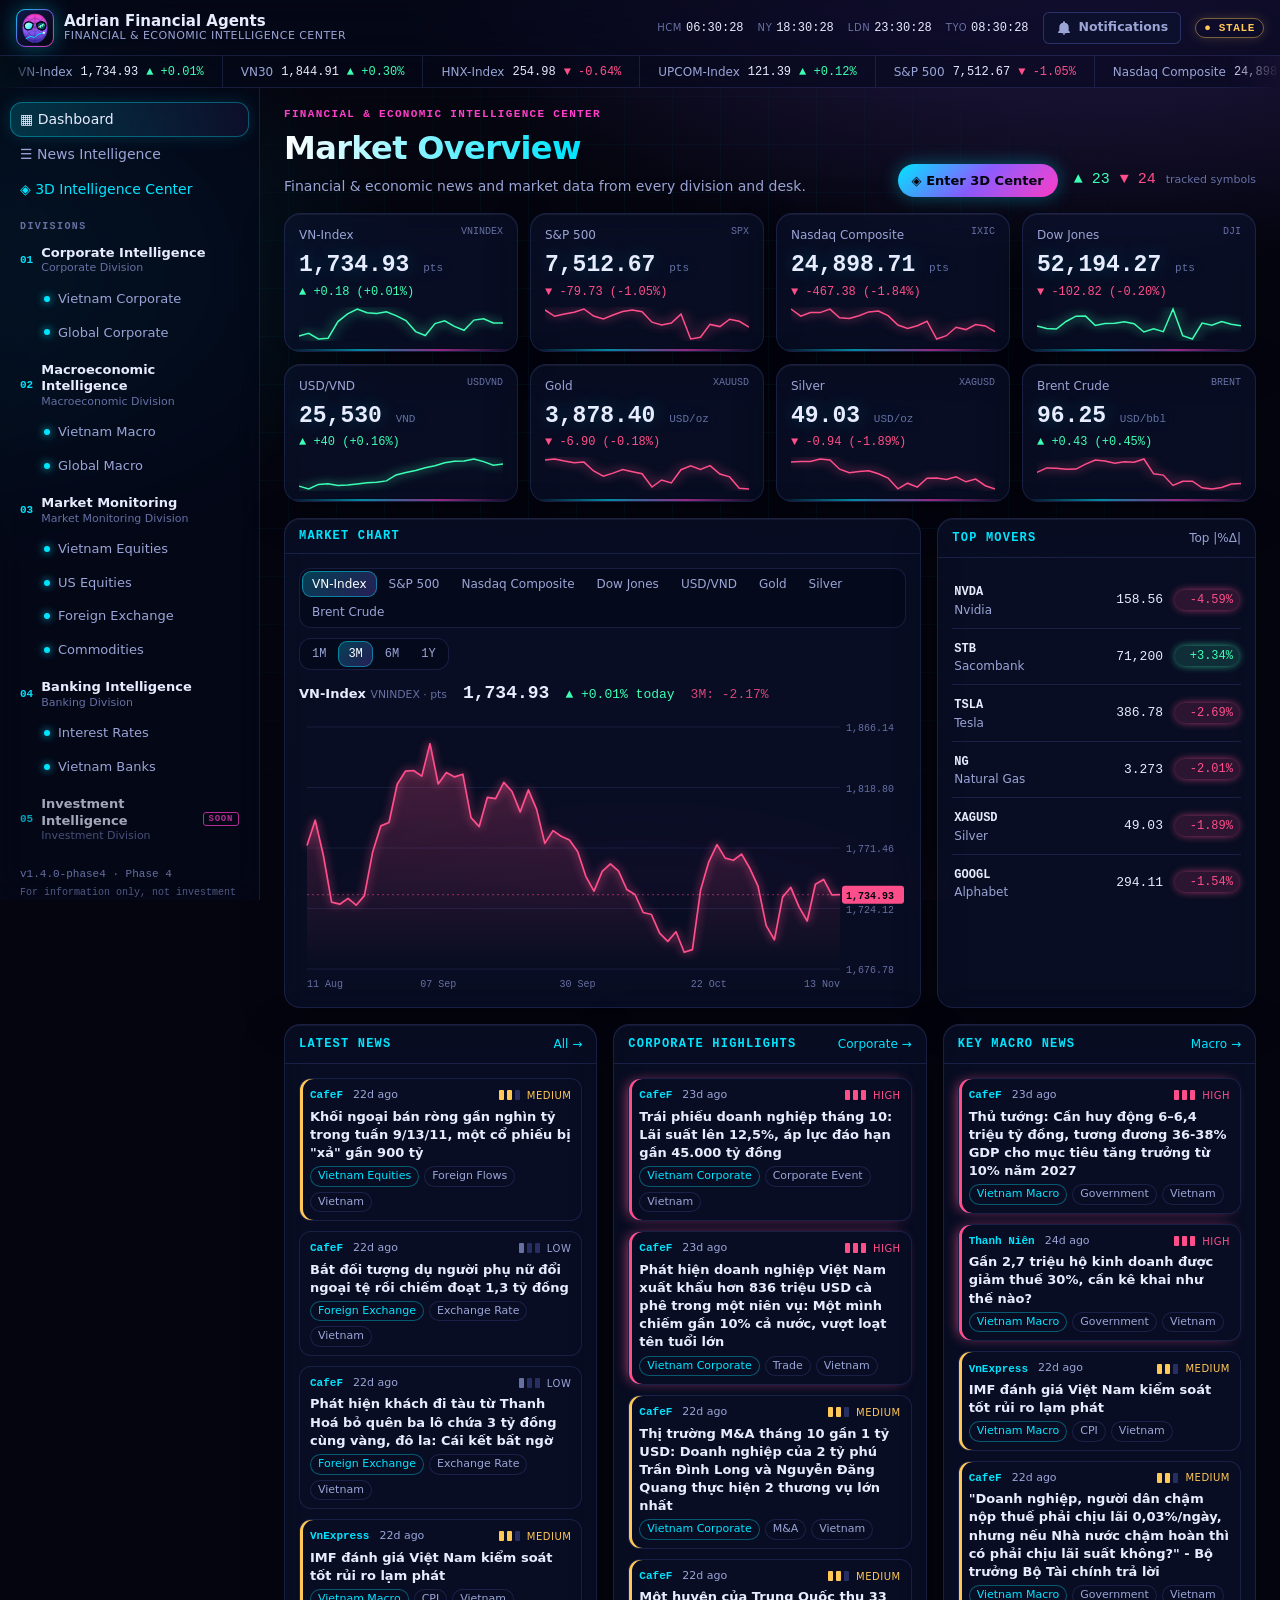
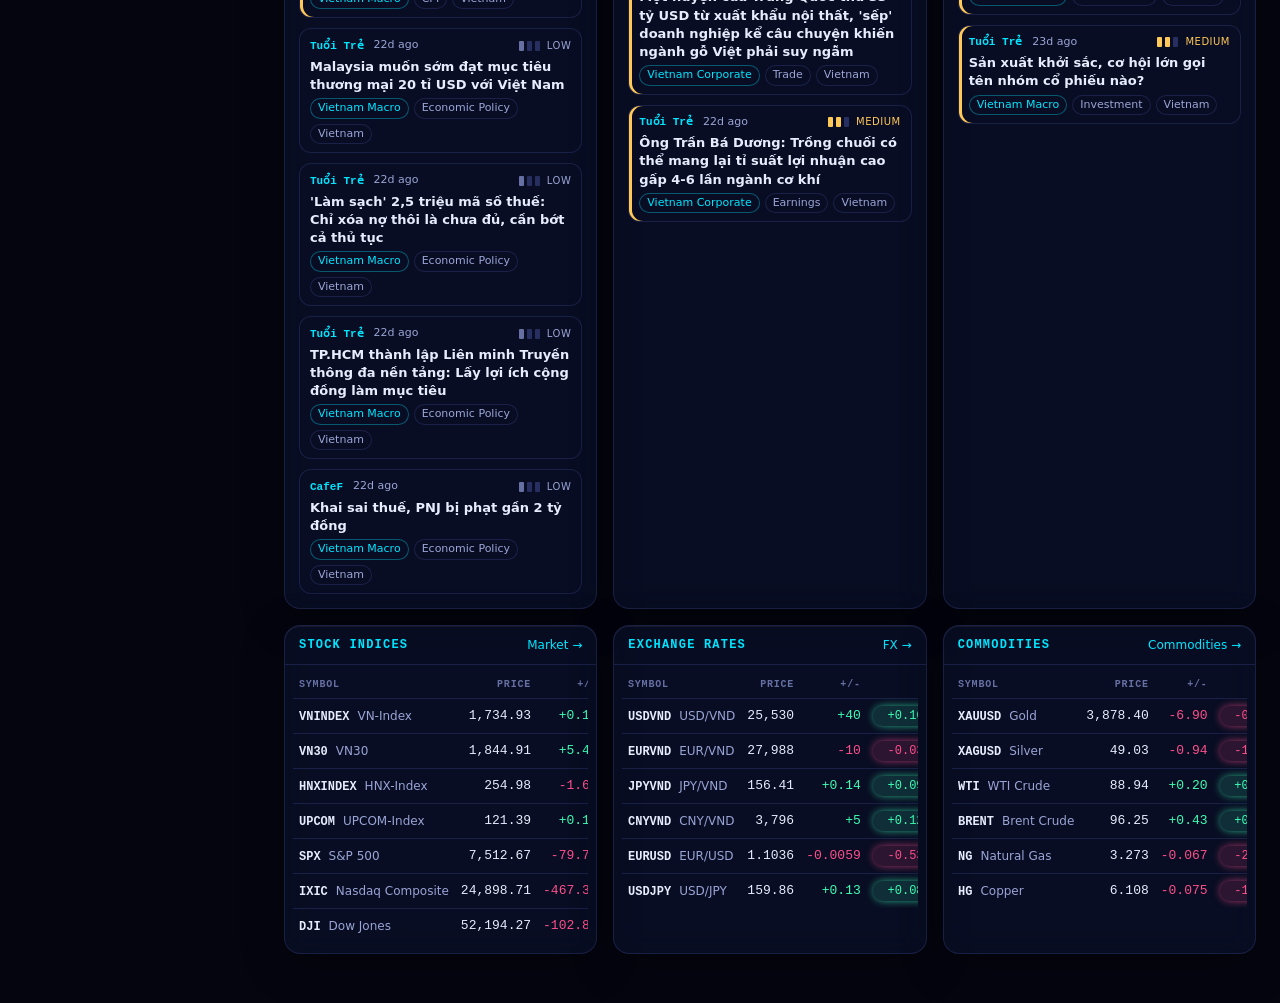
==== commit 89af68b2: "Home-screen icon: apple-touch-icon, web manifest, PNG icons from logo.svg Co-Authored-By: Claude Opu" ====
--- a/index.html
+++ b/index.html
@@ -6,6 +6,13 @@
   <title>Adrian Financial Agents</title>
   <meta name="description" content="Adrian Financial Agents — Financial & Economic Intelligence Center" />
   <link rel="icon" type="image/svg+xml" href="assets/img/logo.svg" />
+  <link rel="apple-touch-icon" href="assets/img/apple-touch-icon.png" />
+  <link rel="manifest" href="manifest.webmanifest" />
+  <meta name="theme-color" content="#04050f" />
+  <meta name="apple-mobile-web-app-capable" content="yes" />
+  <meta name="mobile-web-app-capable" content="yes" />
+  <meta name="apple-mobile-web-app-title" content="AFA" />
+  <meta name="apple-mobile-web-app-status-bar-style" content="black" />
   <link rel="stylesheet" href="assets/css/styles.css" />
   <link rel="stylesheet" href="assets/css/theme-futuristic.css" />
 </head>
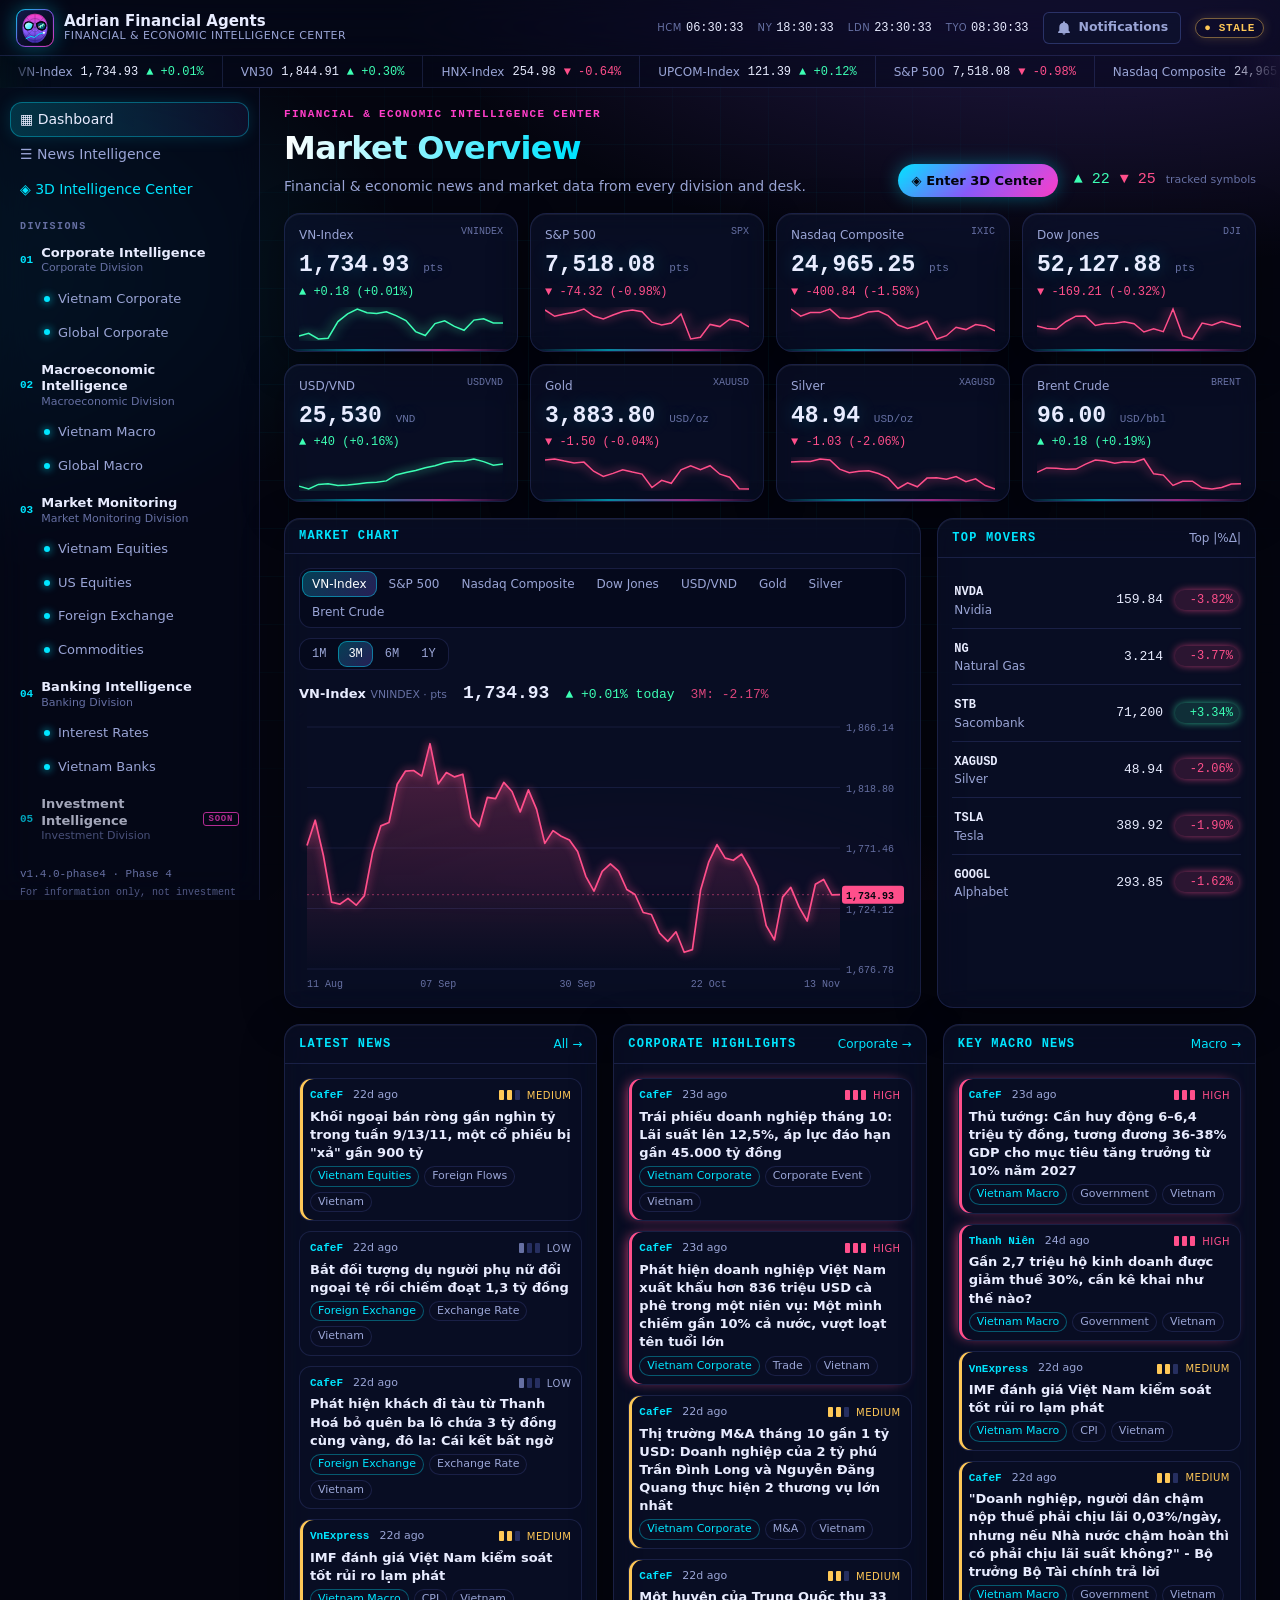
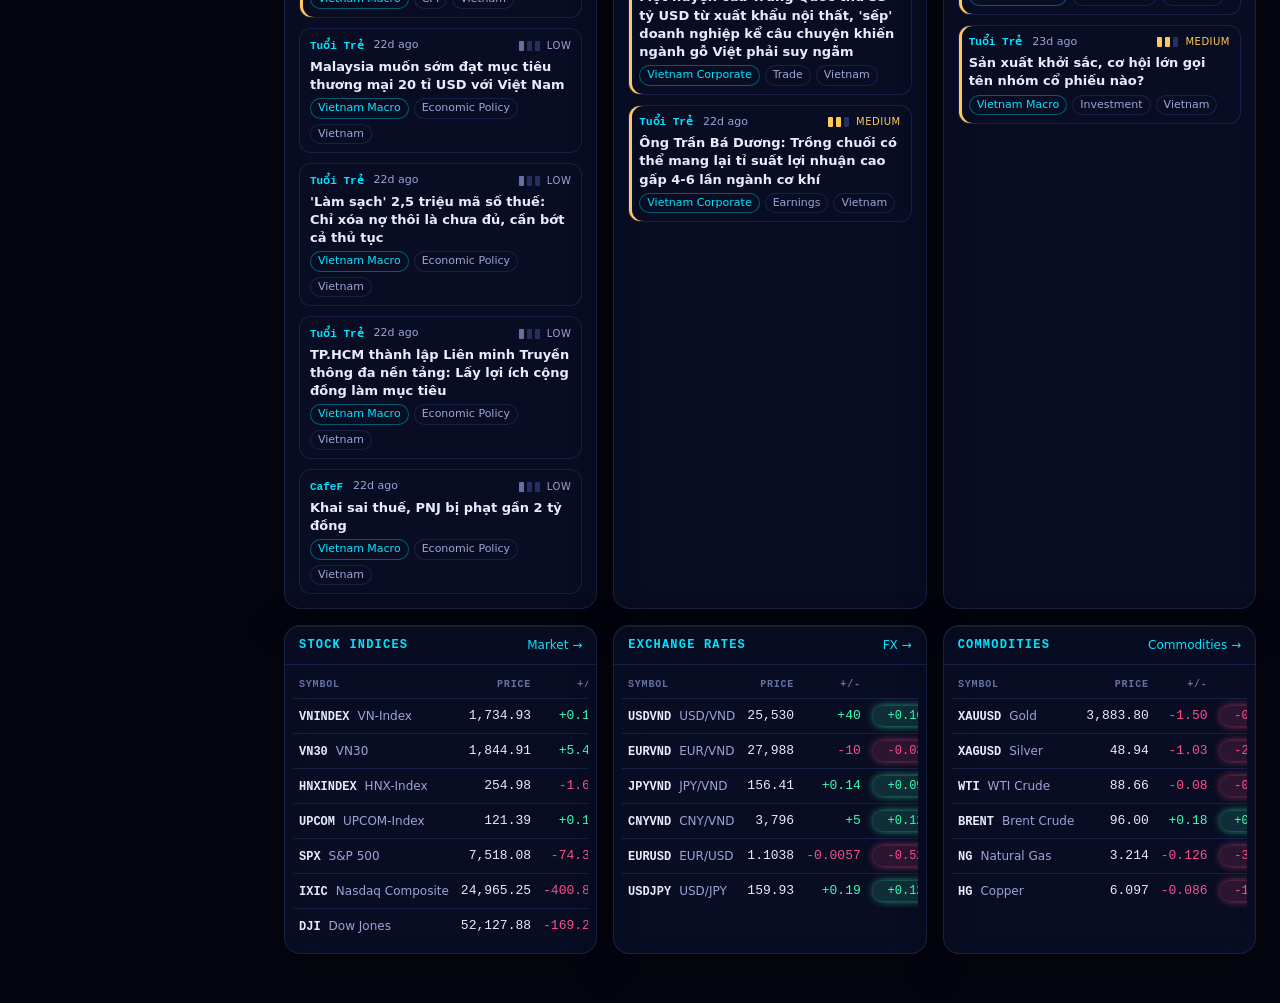
==== commit 81ccd8ff: "3D HQ: first-person Supervisor Mode (walk the HQ as Adrian) - New views/center3d-supervisor.js: WASD" ====
--- a/index.html
+++ b/index.html
@@ -42,6 +42,7 @@
   <!-- Views + routing -->
   <script src="assets/js/views/dashboard.js"></script>
   <script src="assets/js/views/pages.js"></script>
+  <script src="assets/js/views/center3d-supervisor.js"></script>
   <script src="assets/js/views/center3d.js"></script>
   <script src="assets/js/views/settings.js"></script>
   <script src="assets/js/core/router.js"></script>
--- a/assets/css/styles.css
+++ b/assets/css/styles.css
@@ -675,3 +675,107 @@
   .c3d-sup .steps button { font-size: 10.5px; padding: 4px 6px; }
 }
 @media (prefers-reduced-motion: reduce) { .c3d-sup-banner, .c3d-sup-status { animation: none; } .c3d-sup-banner .k::before { animation: none; } }
+
+/* ---------- 3D Supervisor Mode (first person as Adrian) ---------- */
+.c3d-nav .c3d-fpbtn { --c: #00e5ff; color: #fff; border-color: var(--c); box-shadow: 0 0 12px color-mix(in srgb, var(--c) 35%, transparent); }
+.c3d-fp .c3d-hud, .c3d-fp .c3d-hint, .c3d-fp .c3d-tip { display: none; }
+.c3d-fp .c3d-info { z-index: 8; }
+.c3d-fp-layer { position: absolute; inset: 0; z-index: 5; pointer-events: none; font-family: var(--font);
+  --sa-t: env(safe-area-inset-top, 0px); --sa-r: env(safe-area-inset-right, 0px); --sa-b: env(safe-area-inset-bottom, 0px); --sa-l: env(safe-area-inset-left, 0px); }
+.c3d-fp-layer[hidden], .c3d-fp-layer [hidden] { display: none !important; }
+.c3d-fp-pad { position: absolute; inset: 0; pointer-events: auto; touch-action: none; cursor: crosshair; -webkit-user-select: none; user-select: none; -webkit-touch-callout: none; }
+.c3d-fp-cross { position: absolute; left: 50%; top: 50%; width: 18px; height: 18px; margin: -9px 0 0 -9px; border-radius: 50%;
+  border: 1.5px solid rgba(255, 255, 255, .55); box-shadow: 0 0 8px rgba(0, 229, 255, .5); }
+.c3d-fp-cross::after { content: ""; position: absolute; left: 50%; top: 50%; width: 3px; height: 3px; margin: -1.5px 0 0 -1.5px; border-radius: 50%; background: #00e5ff; }
+
+.c3d-fp-hud { position: absolute; left: calc(14px + var(--sa-l)); top: calc(14px + var(--sa-t)); width: 236px; padding: 9px 12px 8px; border-radius: 12px;
+  background: linear-gradient(160deg, rgba(10, 16, 44, .82), rgba(6, 9, 26, .66)); border: 1px solid var(--line-2); border-left: 2px solid #00e5ff;
+  box-shadow: 0 0 22px rgba(0, 229, 255, .18); backdrop-filter: blur(10px); font-size: 11.5px; }
+.c3d-fp-hud .k { font: 700 10px var(--mono); letter-spacing: .22em; color: #ffc857; margin-bottom: 5px; display: flex; align-items: center; gap: 7px; }
+.c3d-fp-hud .k i { width: 7px; height: 7px; border-radius: 50%; background: #ff3ec9; box-shadow: 0 0 8px #ff3ec9; animation: supPulse 1.4s ease-in-out infinite; }
+.c3d-fp-hud .r { display: flex; justify-content: space-between; gap: 10px; padding: 2px 0; color: var(--muted); }
+.c3d-fp-hud .r b { color: #fff; font-weight: 700; text-align: right; min-width: 0; overflow: hidden; text-overflow: ellipsis; white-space: nowrap; }
+.c3d-fp-hud .r b.ok { color: var(--up); }
+.c3d-fp-hud .obj { border-top: 1px solid rgba(120, 140, 255, .14); margin-top: 3px; padding-top: 4px; }
+.c3d-fp-hud .wp { display: flex; align-items: center; justify-content: flex-end; gap: 7px; margin-top: 3px; font: 600 11px var(--mono); color: var(--muted); }
+.c3d-fp-hud .wp i { display: inline-block; font-style: normal; font-size: 13px; line-height: 1; transition: transform .15s linear; text-shadow: 0 0 8px currentColor; }
+
+.c3d-fp-inspect { position: absolute; left: 50%; top: calc(50% + 26px); transform: translateX(-50%); pointer-events: auto; cursor: pointer;
+  display: flex; flex-direction: column; align-items: center; gap: 1px; max-width: min(340px, calc(100% - 32px)); padding: 7px 14px 8px; border-radius: 12px;
+  background: rgba(6, 9, 26, .78); border: 1px solid rgba(0, 229, 255, .55); color: #fff; box-shadow: 0 0 20px rgba(0, 229, 255, .25); backdrop-filter: blur(10px);
+  animation: fpIn .25s ease-out; font: inherit; }
+.c3d-fp-inspect em { font: 700 10px var(--mono); letter-spacing: .16em; color: #00e5ff; font-style: normal; text-transform: uppercase; }
+.c3d-fp-inspect b { font-size: 13px; max-width: 100%; overflow: hidden; text-overflow: ellipsis; white-space: nowrap; }
+.c3d-fp-inspect small { font-size: 11px; color: var(--muted); max-width: 100%; overflow: hidden; text-overflow: ellipsis; white-space: nowrap; }
+.c3d-fp-layer kbd { display: inline-block; min-width: 18px; padding: 1px 5px; margin-right: 3px; border-radius: 4px; border: 1px solid var(--line-2);
+  background: rgba(255, 255, 255, .06); font: 700 10.5px var(--mono); color: #fff; text-align: center; }
+.c3d-fp-look { position: absolute; left: 50%; top: calc(50% - 78px); transform: translateX(-50%); padding: 5px 12px; border-radius: 999px;
+  background: rgba(6, 9, 26, .7); border: 1px solid var(--line-2); font-size: 11.5px; color: var(--muted); white-space: nowrap; }
+.c3d-fp-toast { position: absolute; left: 50%; top: calc(16px + var(--sa-t)); transform: translateX(-50%); max-width: calc(100% - 300px); padding: 8px 16px; border-radius: 12px;
+  background: rgba(6, 9, 26, .82); border: 1px solid color-mix(in srgb, var(--up) 55%, transparent); box-shadow: 0 0 22px color-mix(in srgb, var(--up) 25%, transparent);
+  font-size: 12.5px; color: #fff; text-align: center; animation: fpIn .35s ease-out; }
+.c3d-fp-toast i { color: var(--up); font-style: normal; font-weight: 800; margin-right: 4px; }
+.c3d-fp-hint { position: absolute; left: 50%; bottom: calc(18px + var(--sa-b)); transform: translateX(-50%); display: flex; flex-wrap: wrap; justify-content: center; align-items: center;
+  gap: 6px 14px; width: max-content; max-width: calc(100% - 32px); padding: 9px 16px; border-radius: 14px; background: rgba(6, 9, 26, .8); border: 1px solid var(--line-2);
+  backdrop-filter: blur(10px); font-size: 12px; color: var(--muted); animation: fpIn .4s ease-out; }
+.c3d-fp-hint b, .c3d-fp-menu .help b { font: 700 10px var(--mono); letter-spacing: .2em; color: #ffc857; width: 100%; text-align: center; }
+.c3d-fp-hint i, .c3d-fp-menu .help i { font-style: normal; color: #00e5ff; }
+@keyframes fpIn { from { opacity: 0; } to { opacity: 1; } }
+
+/* touch controls (shown only in touch mode) */
+.c3d-fp-joy, .c3d-fp-btns { display: none; }
+.c3d-fp-touch .c3d-fp-joy { display: block; position: absolute; left: calc(76px + var(--sa-l)); top: calc(100% - 96px - var(--sa-b)); width: 112px; height: 112px; margin: -56px 0 0 -56px;
+  border-radius: 50%; border: 1.5px solid rgba(0, 229, 255, .45); background: radial-gradient(circle, rgba(0, 229, 255, .12), rgba(6, 9, 26, .35) 70%);
+  box-shadow: 0 0 18px rgba(0, 229, 255, .18); opacity: .5; transition: opacity .2s; pointer-events: none; }
+.c3d-fp-touch .c3d-fp-joy.on { opacity: .95; transition: none; }
+.c3d-fp-joy i { position: absolute; left: 50%; top: 50%; width: 46px; height: 46px; margin: -23px 0 0 -23px; border-radius: 50%;
+  background: radial-gradient(circle at 35% 35%, #8af3ff, #00a6c0); box-shadow: 0 0 14px rgba(0, 229, 255, .6); }
+.c3d-fp-touch .c3d-fp-btns { display: flex; flex-direction: column; align-items: center; gap: 10px; position: absolute; right: calc(16px + var(--sa-r)); bottom: calc(20px + var(--sa-b)); pointer-events: auto; }
+.c3d-fp-btns button { width: 58px; height: 58px; border-radius: 50%; border: 1.5px solid rgba(159, 180, 255, .5); background: rgba(6, 9, 26, .62); color: #fff;
+  font-size: 20px; line-height: 1; display: flex; flex-direction: column; align-items: center; justify-content: center; gap: 2px; touch-action: none;
+  -webkit-user-select: none; user-select: none; backdrop-filter: blur(8px); cursor: pointer; padding: 0; }
+.c3d-fp-btns button span { font: 700 8.5px var(--mono); letter-spacing: .08em; text-transform: uppercase; color: var(--muted); pointer-events: none; }
+.c3d-fp-btns .ins { width: 70px; height: 70px; border-color: #00e5ff; box-shadow: 0 0 16px rgba(0, 229, 255, .35); }
+.c3d-fp-btns button.on { background: rgba(255, 62, 201, .28); border-color: #ff3ec9; }
+.c3d-fp-touch .c3d-fp-inspect { top: auto; bottom: calc(240px + var(--sa-b)); }
+.c3d-fp-touch .c3d-fp-hint { bottom: auto; top: calc(150px + var(--sa-t)); }
+.c3d-fp-touch .c3d-fp-cross { width: 12px; height: 12px; margin: -6px 0 0 -6px; }
+
+/* menu */
+.c3d-fp-menu { position: absolute; left: 50%; top: 50%; transform: translate(-50%, -50%); pointer-events: auto; width: min(420px, calc(100% - 28px)); max-height: calc(100% - 28px); overflow: auto;
+  padding: 16px 18px; border-radius: 16px; background: linear-gradient(160deg, rgba(12, 18, 50, .94), rgba(6, 9, 26, .92)); border: 1px solid rgba(0, 229, 255, .4);
+  box-shadow: 0 0 0 1px rgba(255, 62, 201, .18), 0 18px 50px rgba(0, 0, 0, .55), 0 0 30px rgba(0, 229, 255, .15); backdrop-filter: blur(14px); }
+.c3d-fp-menu .k { font: 700 10px var(--mono); letter-spacing: .24em; color: #ffc857; }
+.c3d-fp-menu h3 { margin: 4px 0 10px; font-size: 18px; }
+.c3d-fp-menu h3 small { display: block; font-size: 12px; font-weight: 500; color: var(--muted); }
+.c3d-fp-menu .sub { font: 700 10px var(--mono); letter-spacing: .14em; color: var(--muted); text-transform: uppercase; }
+.c3d-fp-menu .sub span { text-transform: none; letter-spacing: 0; font-weight: 500; color: var(--dim); }
+.c3d-fp-menu .route { list-style: none; margin: 6px 0 12px; padding: 0; display: flex; flex-direction: column; gap: 4px; }
+.c3d-fp-menu .route li { --c: var(--accent); display: flex; align-items: center; gap: 9px; padding: 6px 10px; border-radius: 8px; border: 1px solid var(--line); color: var(--muted); font-size: 12.5px; }
+.c3d-fp-menu .route li i { font: 700 10.5px var(--mono); font-style: normal; color: var(--dim); width: 18px; }
+.c3d-fp-menu .route li.ok { color: var(--text); border-color: color-mix(in srgb, var(--up) 35%, transparent); }
+.c3d-fp-menu .route li.ok i { color: var(--up); }
+.c3d-fp-menu .route li.cur { color: #fff; border-color: var(--c); background: color-mix(in srgb, var(--c) 14%, transparent); }
+.c3d-fp-menu .route li.cur i { color: var(--c); }
+.c3d-fp-menu .ctl { display: grid; grid-template-columns: 1fr 1fr; gap: 7px; }
+.c3d-fp-menu .ctl button { min-height: 42px; border-radius: 10px; border: 1px solid var(--line-2); background: rgba(6, 9, 26, .7); color: var(--text); font-size: 12.5px; cursor: pointer; }
+.c3d-fp-menu .ctl button:hover { border-color: var(--accent); }
+.c3d-fp-menu .ctl .pri { grid-column: 1 / -1; border-color: #00e5ff; color: #fff; background: rgba(0, 229, 255, .14); font-weight: 700; }
+.c3d-fp-menu .ctl .on { border-color: var(--up); color: var(--up); }
+.c3d-fp-menu .ctl .exit { grid-column: 1 / -1; border-color: color-mix(in srgb, var(--down) 55%, transparent); }
+.c3d-fp-menu .help { display: flex; flex-wrap: wrap; gap: 6px 14px; margin-top: 12px; padding-top: 10px; border-top: 1px solid var(--line); font-size: 12px; color: var(--muted); }
+
+@media (max-width: 600px) {
+  .c3d-fp-hud { width: auto; left: calc(10px + var(--sa-l)); right: calc(10px + var(--sa-r)); max-width: 260px; top: calc(10px + var(--sa-t)); padding: 7px 10px 6px; font-size: 10.5px; }
+  .c3d-fp-toast { max-width: calc(100% - 24px); width: max-content; top: auto; bottom: calc(300px + var(--sa-b)); font-size: 11.5px; }
+  .c3d-fp .c3d-info { left: 10px; right: 10px; width: auto; bottom: calc(10px + var(--sa-b)); max-height: 58%; }
+}
+@media (orientation: landscape) and (max-height: 520px) {
+  .c3d-fp-hud { width: 210px; font-size: 10.5px; padding: 6px 10px 5px; top: calc(8px + var(--sa-t)); }
+  .c3d-fp-touch .c3d-fp-btns { flex-direction: row-reverse; align-items: flex-end; bottom: calc(14px + var(--sa-b)); }
+  .c3d-fp-touch .c3d-fp-joy { left: calc(84px + var(--sa-l)); top: calc(100% - 80px - var(--sa-b)); }
+  .c3d-fp-touch .c3d-fp-inspect { bottom: auto; top: calc(50% + 22px); }
+  .c3d-fp-toast { top: calc(8px + var(--sa-t)); bottom: auto; max-width: calc(100% - 480px); min-width: 200px; }
+  .c3d-fp .c3d-info { max-height: calc(100% - 20px); bottom: 10px; width: min(360px, 48%); left: auto; right: calc(10px + var(--sa-r)); }
+}
+@media (prefers-reduced-motion: reduce) { .c3d-fp-hud .k i, .c3d-fp-inspect, .c3d-fp-toast, .c3d-fp-hint { animation: none; } }
